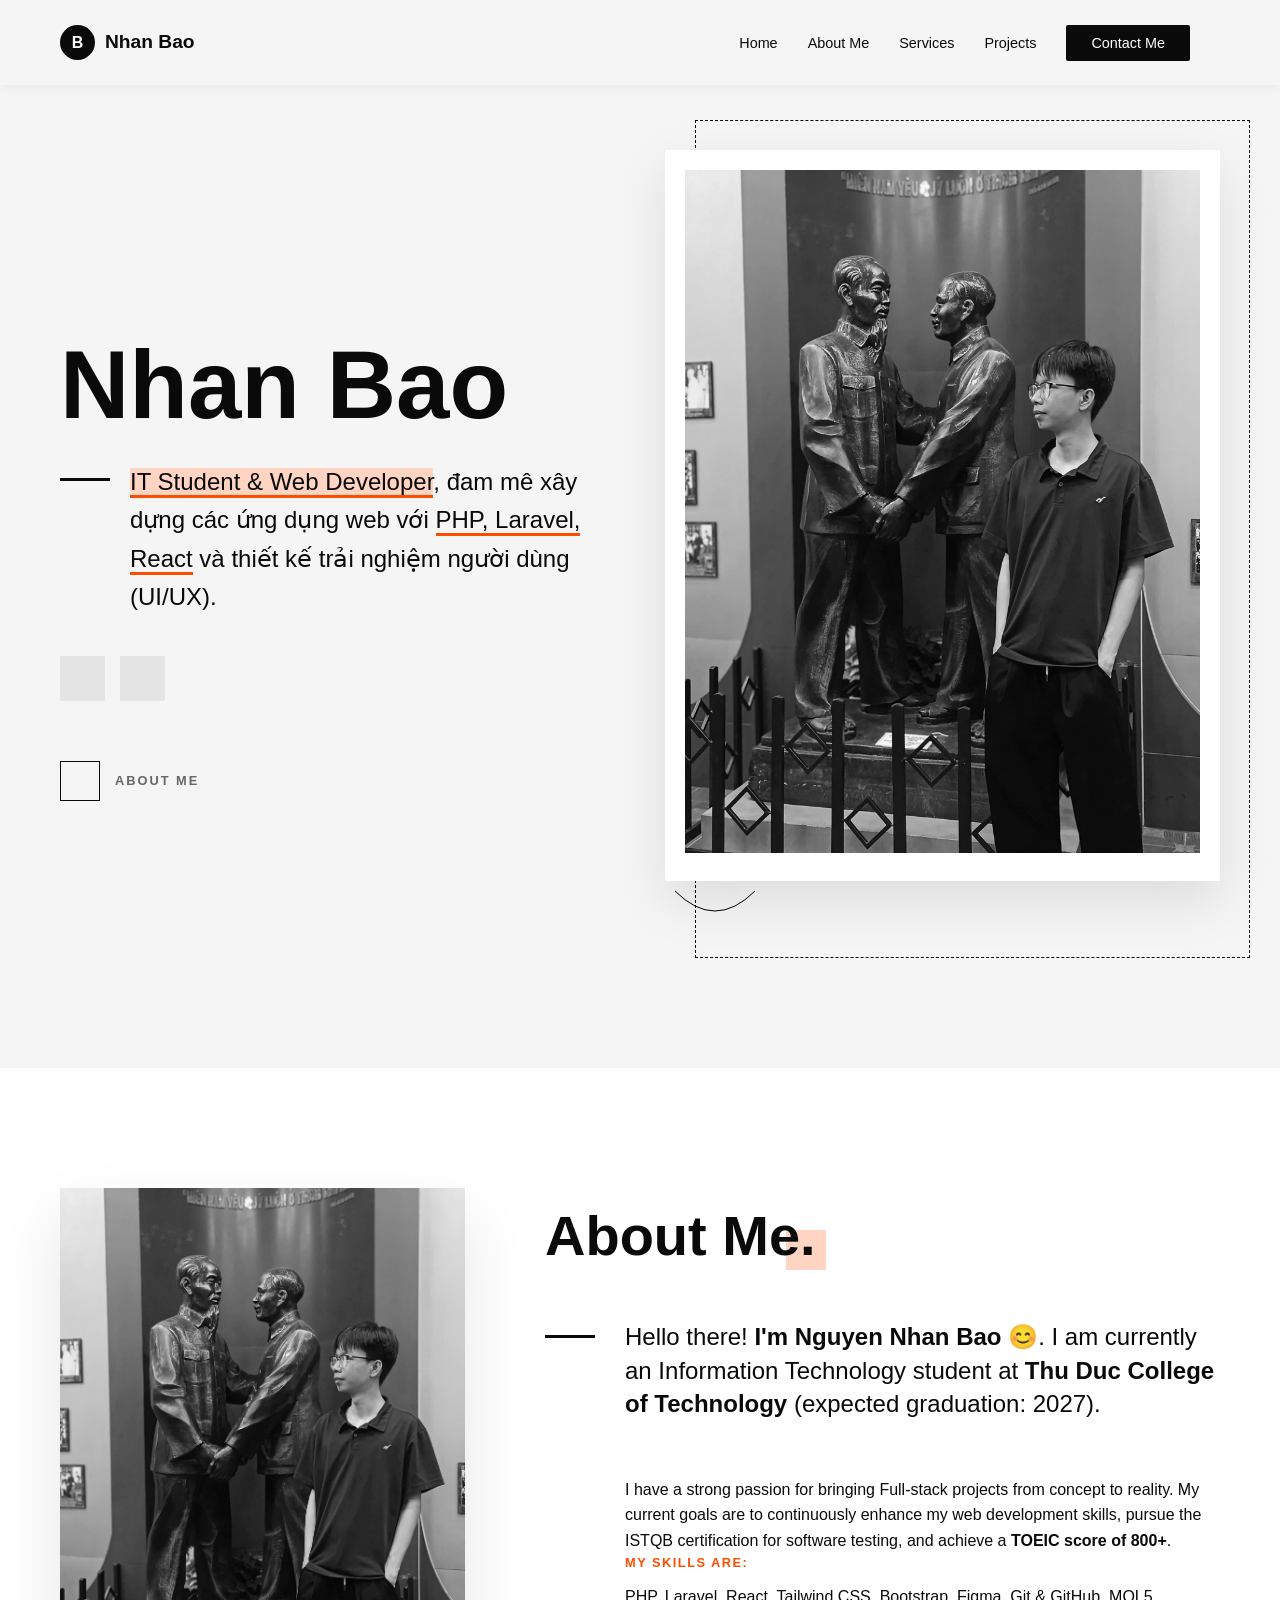
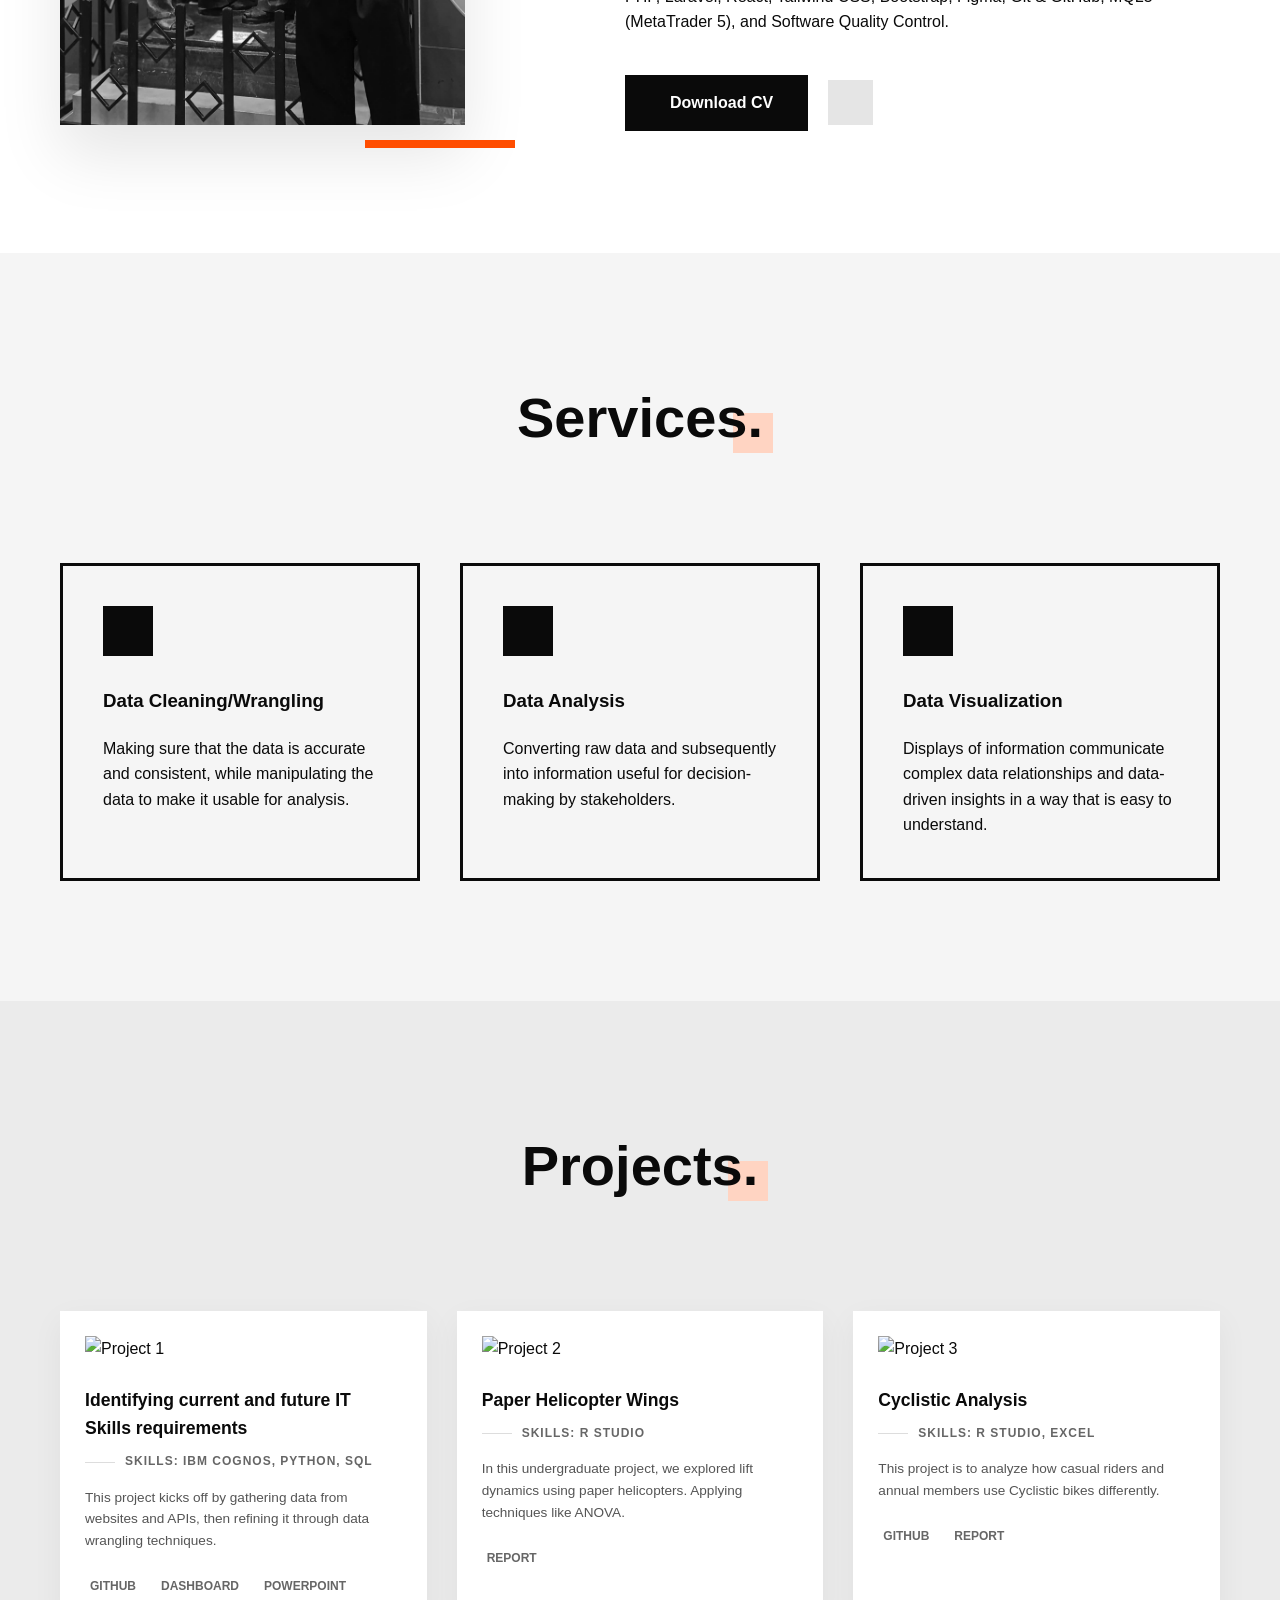
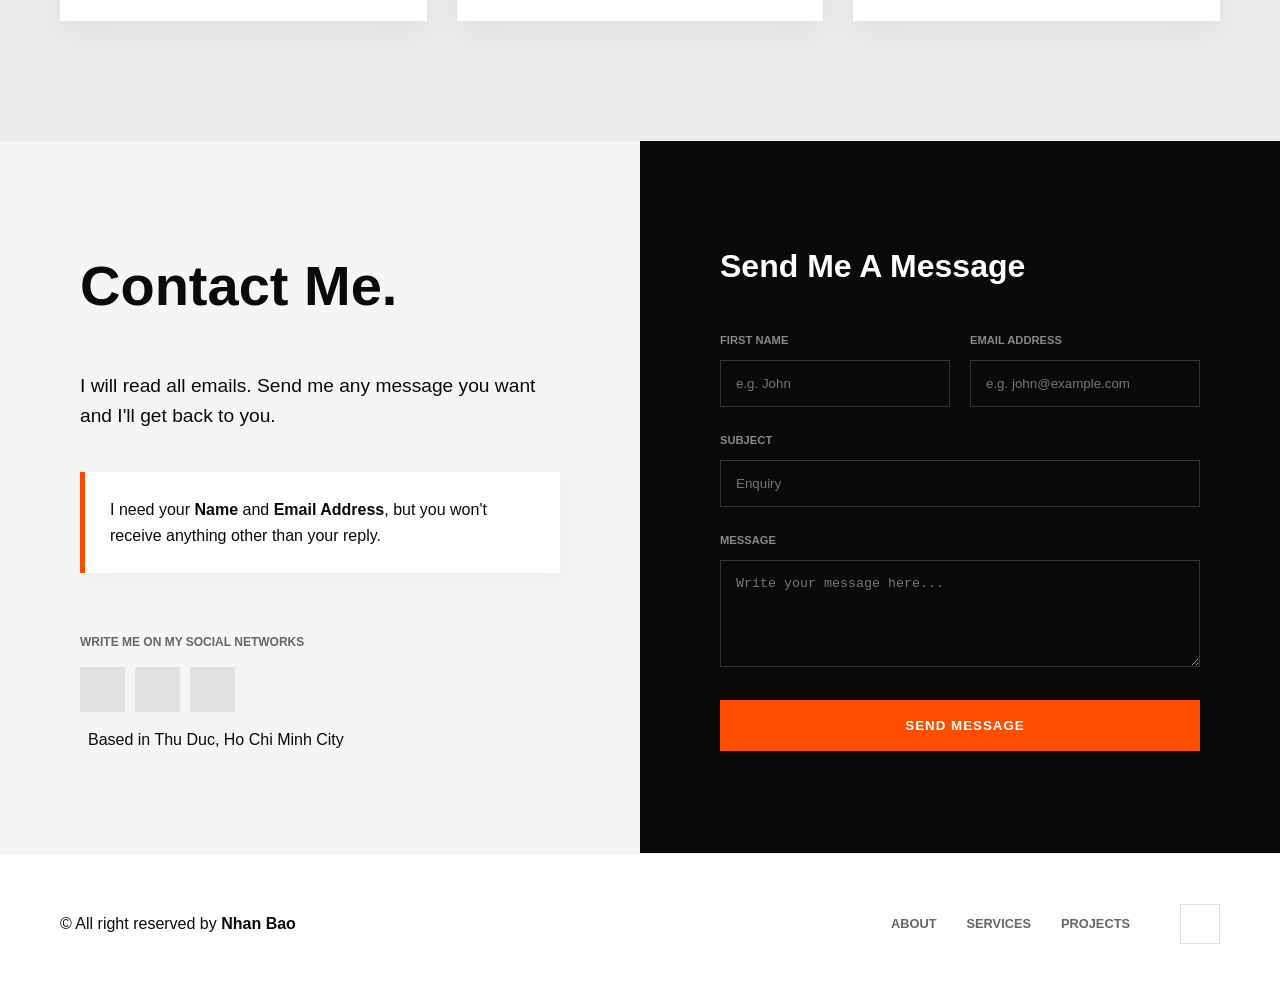
==== index.html @ aad9ba1e "Fix" ====
<!DOCTYPE html>
<html lang="vi">

<head>
    <meta charset="UTF-8">
    <meta name="viewport" content="width=device-width, initial-scale=1.0">
    <title>NhanBao | Portfolio</title>
    <!-- Google Fonts -->
    <link
        href="https://fonts.googleapis.com/css2?family=Montserrat:ital,wght@0,100..900;1,100..900&family=Poppins:ital,wght@0,100;0,200;0,300;0,400;0,500;0,600;0,700;0,800;0,900;1,100;1,200;1,300;1,400;1,500;1,600;1,700;1,800;1,900&display=swap"
        rel="stylesheet">
    <!-- Font Awesome -->
    <script src="https://kit.fontawesome.com/05f6147c75.js" crossorigin="anonymous"></script>
    <!-- Custom CSS -->
    <link rel="stylesheet" href="public/css/style3.css">
</head>

<body>

    <!-- Navigation -->
    <nav class="navbar" id="navbar">
        <div class="nav-container">
            <a href="#" class="logo">
                <span class="logo-circle">B</span>
                <span class="logo-text">Nhan Bao</span>
            </a>
            <ul class="nav-links">
                <li><a href="#home" class="active">Home</a></li>
                <li><a href="#about">About Me</a></li>
                <li><a href="#services">Services</a></li>
                <li><a href="#projects">Projects</a></li>
                <li><a href="#contact" class="btn-contact">Contact Me</a></li>
                <li class="theme-toggle"><i class="fas fa-moon"></i></li>
            </ul>
        </div>
    </nav>

    <!-- Hero Section -->
    <section class="hero" id="home">
        <div class="container container-hero">
            <div class="hero-content">
                <h1 class="hero-name">Nhan Bao</h1>
                <div class="hero-intro">
                    <span class="line"></span>
                    <p>
                        <span class="highlight">IT Student & Web Developer</span>, đam mê xây dựng các ứng dụng web với
                        <span class="highlight-alt">PHP, Laravel, React</span> và thiết kế trải nghiệm người dùng
                        (UI/UX).
                    </p>
                </div>
                <div class="social-icons">
                    <a href="https://www.linkedin.com/in/bao-nguyen-nhan-b64251381/" class="social-btn"><i class="fa-brands fa-square-linkedin"></i></a>
                    <a href="#" class="social-btn"><i class="fa-brands fa-github"></i></i></a>
                </div>
                <div class="explore-more">
                    <a href="#about">
                        <div class="explore-icon"><i class="fa-solid fa-arrow-down"></i></div>
                        <span>About Me</span>
                    </a>
                </div>
            </div>
            <div class="hero-image-wrapper">
                <div class="image-card">
                    <img src="public/img/about-me.jpg" alt="Nhan Bao">
                </div>
                <div class="dashed-box"></div>
                <div class="doodle-arrow">
                    <svg width="100" height="100" viewBox="0 0 100 100">
                        <path d="M10,10 Q50,50 90,10" fill="none" stroke="black" stroke-width="1" />
                    </svg>
                </div>
            </div>
        </div>
    </section>

    <!-- About Section -->
    <section class="about" id="about">
        <div class="container container-about">
            <div class="about-image">
                <img src="public/img/about-me.jpg" alt="Profile">
                <div class="orange-bar"></div>
            </div>
            <div class="about-text">
                <h2 class="section-title">About Me.</h2>
                <div class="about-desc">
                    <span class="line"></span>
                    <div class="desc-content">
                        <p class="main-p">Hello there! <strong>I'm Nguyen Nhan Bao 😊</strong>. I am currently an
                            Information Technology student at <strong>Thu Duc College of Technology</strong> (expected
                            graduation: 2027).</p>
                        <br>
                        <p>I have a strong passion for bringing Full-stack projects from concept to reality. My current
                            goals are to continuously enhance my web development skills, pursue the ISTQB certification
                            for software testing, and achieve a <strong>TOEIC score of 800+</strong>.</p>
                        <div class="skills-list">
                            <span class="skills-label">My Skills Are:</span>
                            <p>PHP, Laravel, React, Tailwind CSS, Bootstrap, Figma, Git & GitHub, MQL5 (MetaTrader 5),
                                and Software Quality Control.</p>
                        </div>
                        <div class="about-actions">
                            <a href="#" class="btn-download"><i class="fa-solid fa-download"></i> Download CV</a>
                            <a href="https://www.linkedin.com/in/bao-nguyen-nhan-b64251381/" class="social-btn social-mini"><i class="fa-brands fa-square-linkedin"></i></a>
                        </div>
                    </div>
                </div>
            </div>
        </div>
    </section>

    <!-- Services Section -->
    <section class="services" id="services">
        <div class="container">
            <div class="text-center">
                <h2 class="section-title">Services.</h2>
            </div>
            <div class="services-grid">
                <div class="service-card">
                    <div class="service-icon"><i data-lucide="database"></i></div>
                    <h3>Data Cleaning/Wrangling</h3>
                    <p>Making sure that the data is accurate and consistent, while manipulating the data to make it
                        usable for analysis.</p>
                </div>
                <div class="service-card">
                    <div class="service-icon"><i data-lucide="search"></i></div>
                    <h3>Data Analysis</h3>
                    <p>Converting raw data and subsequently into information useful for decision-making by stakeholders.
                    </p>
                </div>
                <div class="service-card">
                    <div class="service-icon"><i data-lucide="bar-chart-3"></i></div>
                    <h3>Data Visualization</h3>
                    <p>Displays of information communicate complex data relationships and data-driven insights in a way
                        that is easy to understand.</p>
                </div>
            </div>
        </div>
    </section>

    <!-- Projects Section -->
    <section class="projects" id="projects">
        <div class="container">
            <div class="text-center">
                <h2 class="section-title">Projects.</h2>
            </div>
            <div class="projects-grid">
                <div class="project-card">
                    <div class="project-img">
                        <img src="https://images.unsplash.com/photo-1551288049-bbbda5366391?auto=format&fit=crop&q=80&w=800"
                            alt="Project 1">
                        <div class="project-overlay"><i data-lucide="external-link"></i></div>
                    </div>
                    <div class="project-info">
                        <h3>Identifying current and future IT Skills requirements</h3>
                        <div class="project-skills"><span class="skill-line"></span> Skills: IBM Cognos, Python, SQL
                        </div>
                        <p>This project kicks off by gathering data from websites and APIs, then refining it through
                            data wrangling techniques.</p>
                        <div class="project-links">
                            <a href="#"><i class="fa-brands fa-github"></i> Github</a>
                            <a href="#"><i class="fa-solid fa-chart-pie"></i> Dashboard</a>
                            <a href="#"><i class="fa-solid fa-desktop"></i> PowerPoint</a>
                        </div>
                    </div>
                </div>
                <div class="project-card">
                    <div class="project-img">
                        <img src="https://images.unsplash.com/photo-1559136555-9303baea8ebd?auto=format&fit=crop&q=80&w=800"
                            alt="Project 2">
                        <div class="project-overlay"><i class="fa-solid fa-external-link-alt"></i></div>
                    </div>
                    <div class="project-info">
                        <h3>Paper Helicopter Wings</h3>
                        <div class="project-skills"><span class="skill-line"></span> Skills: R Studio</div>
                        <p>In this undergraduate project, we explored lift dynamics using paper helicopters. Applying
                            techniques like ANOVA.</p>
                        <div class="project-links">
                            <a href="#"><i class="fa-regular fa-file-lines"></i> Report</a>
                        </div>
                    </div>
                </div>
                <div class="project-card">
                    <div class="project-img">
                        <img src="https://images.unsplash.com/photo-1485827404703-89b55fcc595e?auto=format&fit=crop&q=80&w=800"
                            alt="Project 3">
                        <div class="project-overlay"><i data-lucide="external-link"></i></div>
                    </div>
                    <div class="project-info">
                        <h3>Cyclistic Analysis</h3>
                        <div class="project-skills"><span class="skill-line"></span> Skills: R Studio, excel</div>
                        <p>This project is to analyze how casual riders and annual members use Cyclistic bikes
                            differently.</p>
                        <div class="project-links">
                            <a href="#"><i data-lucide="github"></i> Github</a>
                            <a href="#"><i data-lucide="file-text"></i> Report</a>
                        </div>
                    </div>
                </div>
            </div>
        </div>
    </section>

    <!-- Contact Section -->
    <section class="contact" id="contact">
        <div class="contact-wrapper">
            <div class="contact-info">
                <h2 class="section-title">Contact Me.</h2>
                <p class="contact-intro">I will read all emails. Send me any message you want and I'll get back to you.
                </p>
                <div class="contact-note">
                    <p>I need your <strong>Name</strong> and <strong>Email Address</strong>, but you won't receive
                        anything other than your reply.</p>
                </div>
                <div class="contact-social-section">
                    <p class="social-label">Write me on my social networks</p>
                    <div class="social-btns">
                        <a href="#"><i class="fa-solid fa-envelope"></i></a>
                        <a href="#"><i class="fa-brands fa-instagram"></i></a>
                        <a href="#"><i class="fa-brands fa-linkedin"></i></a>
                    </div>
                </div>
                <div class="contact-location" style="margin-top: 15px; font-weight: 500;">
                    <p><i class="fa-solid fa-location-dot" style="color: #ff6b00; margin-right: 8px;"></i> Based in Thu
                        Duc, Ho Chi Minh City</p>
                </div>
            </div>
            <div class="contact-form-container">
                <h3>Send Me A Message</h3>
                <form id="contactForm">
                    <div class="form-row">
                        <div class="form-group">
                            <label>First Name</label>
                            <input type="text" placeholder="e.g. John">
                        </div>
                        <div class="form-group">
                            <label>Email Address</label>
                            <input type="email" placeholder="e.g. john@example.com">
                        </div>
                    </div>
                    <div class="form-group">
                        <label>Subject</label>
                        <input type="text" placeholder="Enquiry">
                    </div>
                    <div class="form-group">
                        <label>Message</label>
                        <textarea rows="5" placeholder="Write your message here..."></textarea>
                    </div>
                    <button type="submit" class="btn-send">
                        <i data-lucide="send"></i> Send Message
                    </button>
                </form>
            </div>
        </div>
    </section>

    <!-- Footer -->
    <footer class="footer">
        <div class="container footer-container">
            <p class="copyright">© All right reserved by <strong>Nhan Bao</strong></p>
            <div class="footer-right">
                <div class="footer-links">
                    <a href="#about">About</a>
                    <a href="#services">Services</a>
                    <a href="#projects">Projects</a>
                </div>
                <a href="#home" class="scroll-top"><i class="fa-solid fa-arrow-up"></i></a>
            </div>
        </div>
    </footer>

    <!-- Custom JS -->
    <script src="public/js/main.js"></script>
    <script src="public/js/scrollreveal.min.js"></script>
</body>

</html>
---- public/css/style3.css ----
@import url("https://fonts.googleapis.com/css2?family=Montserrat:ital,wght@0,100..900;1,100..900&family=Poppins:ital,wght@0,100;0,200;0,300;0,400;0,500;0,600;0,700;0,800;0,900;1,100;1,200;1,300;1,400;1,500;1,600;1,700;1,800;1,900&display=swap");
/* Variables */

:root {
  --primary-orange: #ff4d00;
  --dark: #0a0a0a;
  --grey-bg: #f5f5f5;
  --grey-text: #666;
  --white: #ffffff;
  --border: #ddd;
}

/* Base Styles */
* {
  margin: 0;
  padding: 0;
  box-sizing: border-box;
}

html {
  scroll-behavior: smooth;
}

body {
  font-family: "Inter", sans-serif;
  background-color: var(--grey-bg);
  color: var(--dark);
  line-height: 1.6;
}

h1,
h2,
h3,
h4 {
  font-family: "Space Grotesk", sans-serif;
}

.container {
  max-width: 1200px;
  margin: 0 auto;
  padding: 0 20px;
}

.text-center {
  text-align: center;
}

/* Navbar */
.navbar {
  position: fixed;
  top: 0;
  width: 100%;
  padding: 25px 0;
  z-index: 1000;
  transition: 0.3s;
}

.navbar.scrolled {
  background: rgba(255, 255, 255, 0.9);
  backdrop-filter: blur(10px);
  padding: 15px 0;
  box-shadow: 0 2px 10px rgba(0, 0, 0, 0.05);
}

.nav-container {
  max-width: 1200px;
  margin: 0 auto;
  display: flex;
  justify-content: space-between;
  align-items: center;
  padding: 0 20px;
}

.logo {
  display: flex;
  align-items: center;
  gap: 10px;
  text-decoration: none;
  color: var(--dark);
}

.logo-circle {
  background: var(--dark);
  color: var(--white);
  width: 35px;
  height: 35px;
  border-radius: 50%;
  display: flex;
  align-items: center;
  justify-content: center;
  font-weight: 800;
}

.logo-text {
  font-family: "Space Grotesk", sans-serif;
  font-size: 1.2rem;
  font-weight: 700;
}

.nav-links {
  display: flex;
  list-style: none;
  align-items: center;
  gap: 30px;
}

.nav-links a {
  text-decoration: none;
  color: var(--dark);
  font-size: 0.9rem;
  font-weight: 500;
  transition: 0.2s;
}

.nav-links a:hover {
  color: var(--primary-orange);
}

.btn-contact {
  background: var(--dark);
  color: var(--white) !important;
  padding: 10px 25px;
  border-radius: 2px;
}

.btn-contact:hover {
  background: var(--primary-orange) !important;
}

/* Hero Section */
.hero {
  padding-top: 150px;
  padding-bottom: 80px;
  min-height: 90vh;
  display: flex;
  align-items: center;
}

.container-hero {
  display: grid;
  grid-template-columns: 1fr 1fr;
  gap: 50px;
  align-items: center;
}

.hero-name {
  font-size: 6rem;
  line-height: 1;
  margin-bottom: 30px;
}

.hero-intro {
  display: flex;
  gap: 20px;
  margin-bottom: 40px;
}

.line {
  width: 50px;
  height: 3px;
  background: var(--dark);
  margin-top: 15px;
  flex-shrink: 0;
}

.hero-intro p {
  font-size: 1.5rem;
  max-width: 500px;
}

.highlight {
  background: #ffd4c2;
  border-bottom: 3px solid var(--primary-orange);
}

.highlight-alt {
  border-bottom: 3px solid var(--primary-orange);
}

.social-icons {
  display: flex;
  gap: 15px;
  margin-bottom: 60px;
}

.social-btn {
  width: 45px;
  height: 45px;
  background: #e5e5e5;
  display: flex;
  align-items: center;
  justify-content: center;
  color: var(--dark);
  text-decoration: none;
  transition: 0.3s;
}

.social-btn:hover {
  background: var(--dark);
  color: var(--white);
}

.explore-more a {
  display: flex;
  align-items: center;
  gap: 15px;
  text-decoration: none;
  color: var(--grey-text);
  font-weight: 700;
  text-transform: uppercase;
  font-size: 0.8rem;
  letter-spacing: 2px;
}

.explore-icon {
  width: 40px;
  height: 40px;
  border: 1px solid var(--dark);
  display: flex;
  align-items: center;
  justify-content: center;
  transition: 0.3s;
}

.explore-more:hover .explore-icon {
  background: var(--dark);
  color: var(--white);
}

/* Image Wrapper */
.hero-image-wrapper {
  position: relative;
}

.image-card {
  background: var(--white);
  padding: 20px;
  box-shadow: 0 20px 50px rgba(0, 0, 0, 0.1);
  position: relative;
  z-index: 2;
}

.image-card img {
  width: 100%;
  filter: grayscale(100%);
  transition: 0.5s;
}

.image-card:hover img {
  filter: grayscale(0%);
}

.dashed-box {
  position: absolute;
  top: -30px;
  right: -30px;
  width: 100%;
  height: 100%;
  border: 1px dashed var(--dark);
  z-index: 1;
}

/* About Section */
.about {
  background: var(--white);
  padding: 120px 0;
}

.container-about {
  display: grid;
  grid-template-columns: 4.5fr 7.5fr;
  gap: 80px;
  align-items: center;
}

.about-image {
  position: relative;
}

.about-image img {
  width: 100%;
  filter: grayscale(100%);
  box-shadow: 0 30px 60px rgba(0, 0, 0, 0.1);
}

.orange-bar {
  position: absolute;
  bottom: -15px;
  right: -50px;
  width: 150px;
  height: 8px;
  background: var(--primary-orange);
}

.section-title {
  font-size: 3.5rem;
  margin-bottom: 40px;
  position: relative;
  display: inline-block;
}

.section-title::after {
  content: "";
  position: absolute;
  bottom: 10px;
  right: -10px;
  width: 40px;
  height: 40px;
  background: #ffd4c2;
  z-index: -1;
}

.about-desc {
  display: flex;
  gap: 30px;
}

.about-desc .main-p {
  font-size: 1.5rem;
  margin-bottom: 30px;
  line-height: 1.4;
}

.skills-list {
  margin-bottom: 40px;
}

.skills-label {
  display: block;
  color: var(--primary-orange);
  text-transform: uppercase;
  font-weight: 700;
  font-size: 0.8rem;
  letter-spacing: 1.5px;
  margin-bottom: 10px;
}

.about-actions {
  display: flex;
  align-items: center;
  gap: 20px;
}

.btn-download {
  background: var(--dark);
  color: var(--white);
  text-decoration: none;
  padding: 15px 35px;
  font-weight: 700;
  display: flex;
  align-items: center;
  gap: 10px;
  transition: 0.3s;
}

.btn-download:hover {
  background: var(--primary-orange);
}

.social-mini {
  margin: 0;
}

/* Services */
.services {
  padding: 120px 0;
  background: var(--grey-bg);
}

.services-grid {
  display: grid;
  grid-template-columns: repeat(3, 1fr);
  gap: 40px;
  margin-top: 60px;
}

.service-card {
  background: var(--grey-bg);
  border: 3px solid var(--dark);
  padding: 40px;
  transition: 0.3s;
}

.service-card:hover {
  background: var(--white);
  transform: translate(-5px, -5px);
  box-shadow: 8px 8px 0px var(--dark);
}

.service-icon {
  width: 50px;
  height: 50px;
  background: var(--dark);
  color: var(--primary-orange);
  display: flex;
  align-items: center;
  justify-content: center;
  margin-bottom: 30px;
}

.service-card h3 {
  margin-bottom: 20px;
}

/* Projects */
.projects {
  padding: 120px 0;
  background: #ebebeb;
}

.projects-grid {
  display: grid;
  grid-template-columns: repeat(3, 1fr);
  gap: 30px;
  margin-top: 60px;
}

.project-card {
  background: var(--white);
  padding: 25px;
  box-shadow: 0 10px 30px rgba(0, 0, 0, 0.05);
}

.project-img {
  position: relative;
  overflow: hidden;
  margin-bottom: 25px;
}

.project-img img {
  width: 100%;
  height: 250px;
  object-fit: cover;
  transition: 0.5s;
}

.project-overlay {
  position: absolute;
  inset: 0;
  background: rgba(0, 0, 0, 0.4);
  display: flex;
  align-items: center;
  justify-content: center;
  color: var(--white);
  opacity: 0;
  transition: 0.3s;
}

.project-card:hover .project-overlay {
  opacity: 1;
}

.project-card:hover .project-img img {
  transform: scale(1.1);
}

.project-info h3 {
  font-size: 1.1rem;
  margin-bottom: 10px;
}

.project-skills {
  font-size: 0.75rem;
  color: var(--grey-text);
  text-transform: uppercase;
  font-weight: 700;
  letter-spacing: 1px;
  margin-bottom: 15px;
  display: flex;
  align-items: center;
  gap: 10px;
}

.skill-line {
  width: 30px;
  height: 1px;
  background: var(--border);
}

.project-info p {
  font-size: 0.85rem;
  color: #555;
  margin-bottom: 25px;
}

.project-links {
  display: flex;
  gap: 20px;
}

.project-links a {
  text-decoration: none;
  color: var(--grey-text);
  font-size: 0.75rem;
  font-weight: 700;
  text-transform: uppercase;
  display: flex;
  align-items: center;
  gap: 5px;
}

.project-links a:hover {
  color: var(--dark);
}

/* Contact */
.contact {
  padding: 0;
}

.contact-wrapper {
  display: grid;
  grid-template-columns: 1fr 1fr;
}

.contact-info {
  padding: 100px 80px;
  background: var(--grey-bg);
}

.contact-intro {
  font-size: 1.2rem;
  margin-bottom: 40px;
}

.contact-note {
  background: var(--white);
  border-left: 5px solid var(--primary-orange);
  padding: 25px;
  margin-bottom: 60px;
  box-shadow: 5px 5px 20px rgba(0, 0, 0, 0.03);
}

.social-label {
  text-transform: uppercase;
  font-size: 0.75rem;
  font-weight: 700;
  color: var(--grey-text);
  margin-bottom: 15px;
}

.social-btns {
  display: flex;
  gap: 10px;
}

.social-btns a {
  width: 45px;
  height: 45px;
  background: #e0e0e0;
  display: flex;
  align-items: center;
  justify-content: center;
  color: var(--dark);
  text-decoration: none;
  transition: 0.3s;
}

.social-btns a:hover {
  background: var(--dark);
  color: var(--white);
}

.contact-form-container {
  background: var(--dark);
  color: var(--white);
  padding: 100px 80px;
}

.contact-form-container h3 {
  font-size: 2rem;
  margin-bottom: 40px;
}

.form-group {
  margin-bottom: 25px;
}

.form-row {
  display: grid;
  grid-template-columns: 1fr 1fr;
  gap: 20px;
}

.form-group label {
  display: block;
  text-transform: uppercase;
  font-size: 0.7rem;
  font-weight: 700;
  color: #888;
  margin-bottom: 10px;
}

.form-group input,
.form-group textarea {
  width: 100%;
  background: transparent;
  border: 1px solid #333;
  padding: 15px;
  color: var(--white);
  outline: none;
}

.form-group input:focus,
.form-group textarea:focus {
  border-color: var(--primary-orange);
}

.btn-send {
  width: 100%;
  background: var(--primary-orange);
  color: var(--white);
  border: none;
  padding: 18px;
  font-weight: 700;
  text-transform: uppercase;
  letter-spacing: 1px;
  cursor: pointer;
  display: flex;
  align-items: center;
  justify-content: center;
  gap: 10px;
  transition: 0.3s;
}

.btn-send:hover {
  background: #e04400;
}

/* Footer */
.footer {
  background: var(--white);
  padding: 50px 0;
  border-top: 1px solid #eee;
}

.footer-container {
  display: flex;
  justify-content: space-between;
  align-items: center;
}

.footer-right {
  display: flex;
  align-items: center;
  gap: 50px;
}

.footer-links {
  display: flex;
  gap: 30px;
}

.footer-links a {
  text-decoration: none;
  color: var(--grey-text);
  font-size: 0.8rem;
  font-weight: 700;
  text-transform: uppercase;
}

.scroll-top {
  width: 40px;
  height: 40px;
  border: 1px solid var(--border);
  display: flex;
  align-items: center;
  justify-content: center;
  color: var(--dark);
  text-decoration: none;
}

/* Responsive */
@media (max-width: 992px) {
  .container-hero,
  .container-about,
  .contact-wrapper {
    grid-template-columns: 1fr;
  }
  .hero-name {
    font-size: 4rem;
  }
  .services-grid,
  .projects-grid {
    grid-template-columns: 1fr;
  }
}
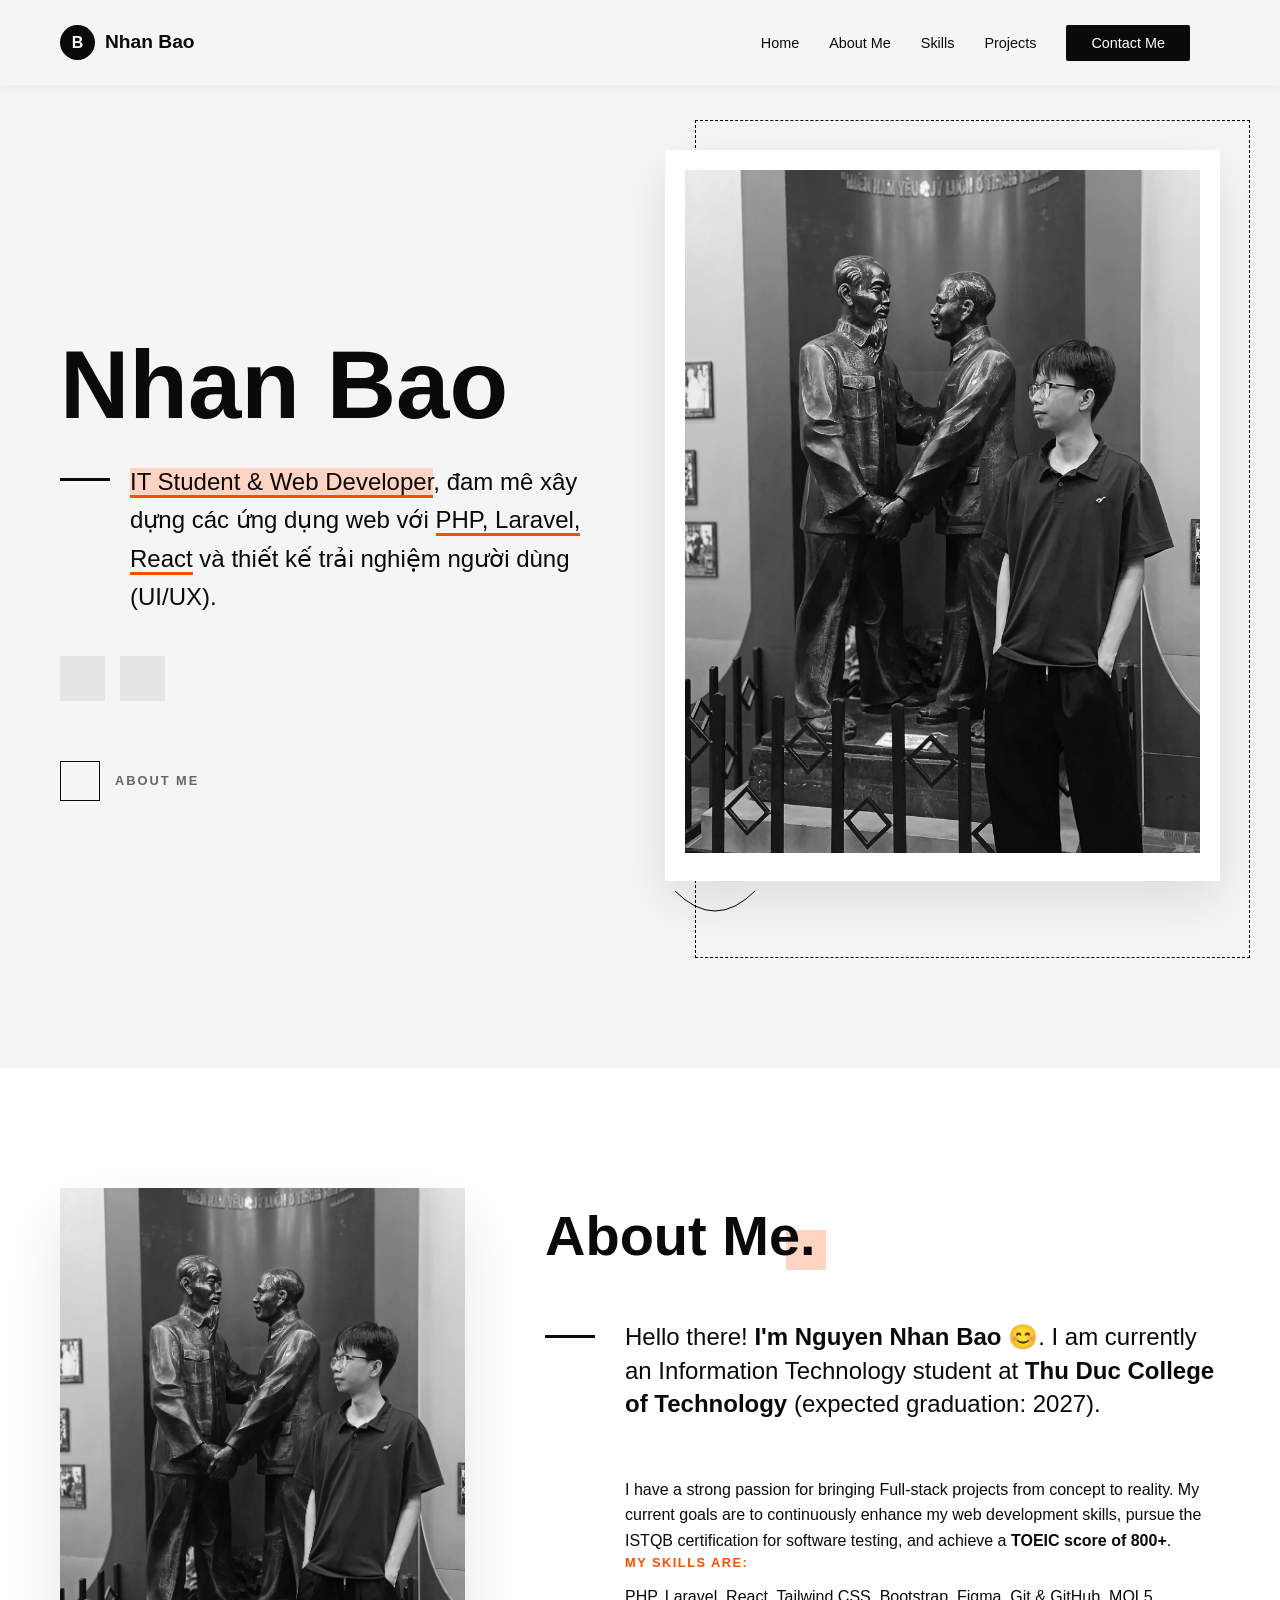
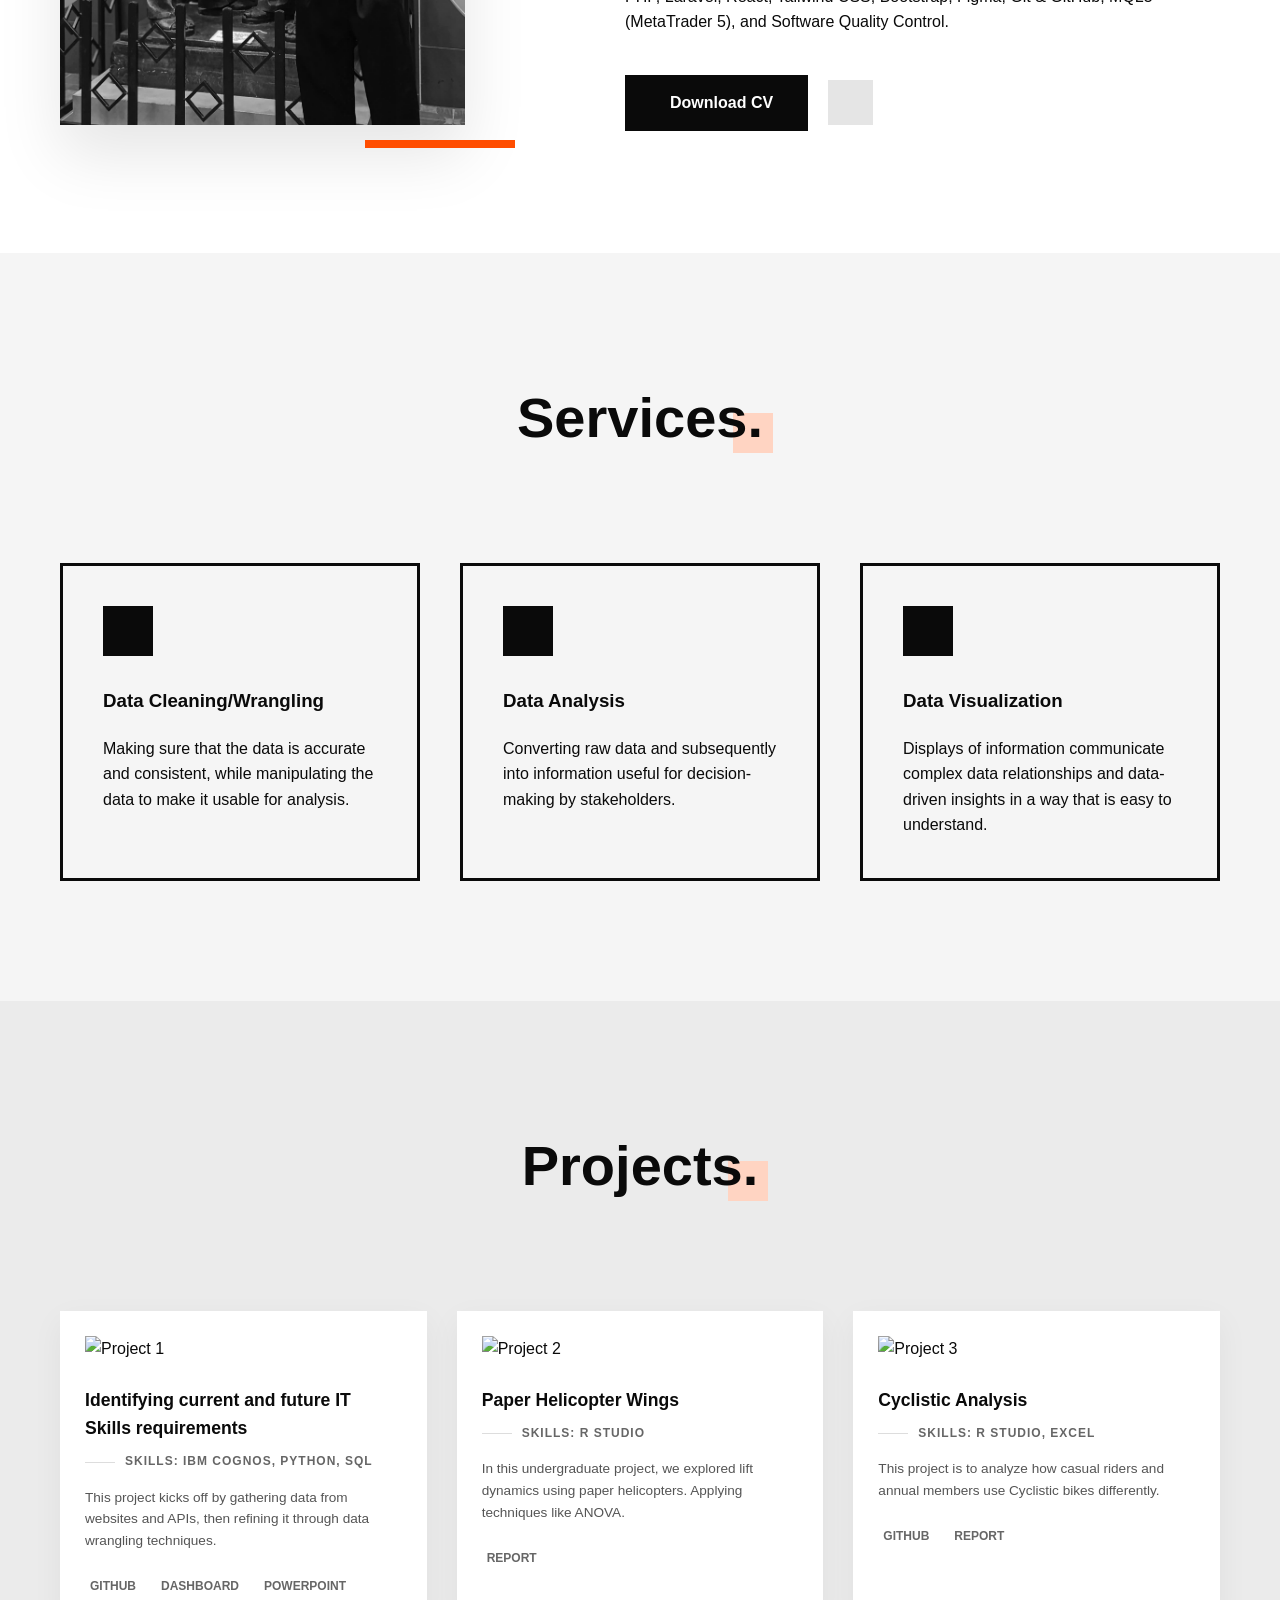
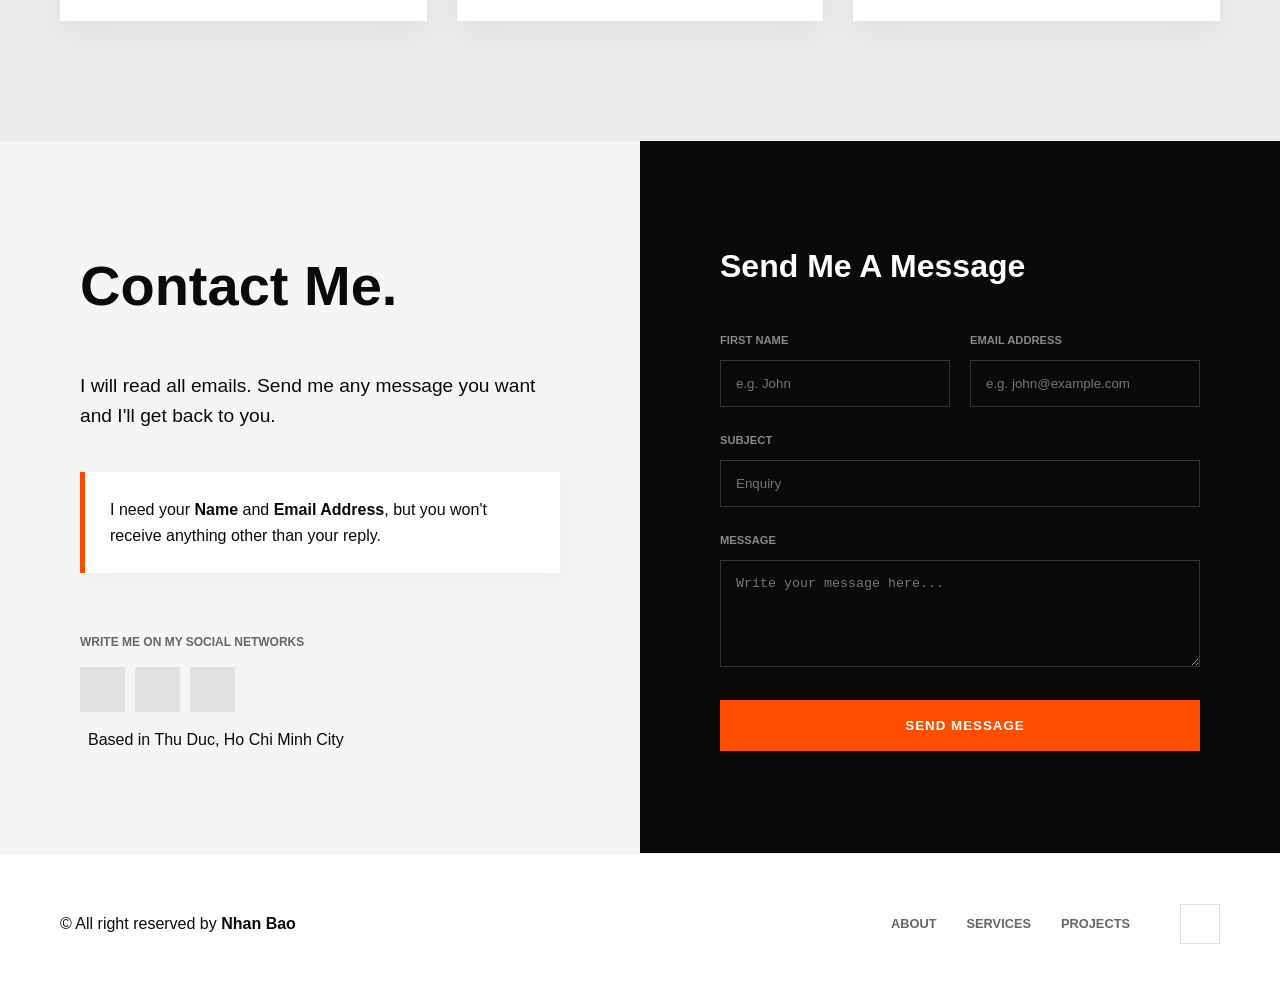
==== commit 72b12c7b: "Doi Services Section thanh Skills Section" ====
--- a/index.html
+++ b/index.html
@@ -12,28 +12,29 @@
     <!-- Font Awesome -->
     <script src="https://kit.fontawesome.com/05f6147c75.js" crossorigin="anonymous"></script>
     <!-- Custom CSS -->
-    <link rel="stylesheet" href="public/css/style3.css">
+    <link rel="stylesheet" href="public/css/styles.css">
+   
 </head>
 
 <body>
 
     <!-- Navigation -->
     <nav class="navbar" id="navbar">
-        <div class="nav-container">
-            <a href="#" class="logo">
-                <span class="logo-circle">B</span>
-                <span class="logo-text">Nhan Bao</span>
-            </a>
-            <ul class="nav-links">
-                <li><a href="#home" class="active">Home</a></li>
-                <li><a href="#about">About Me</a></li>
-                <li><a href="#services">Services</a></li>
-                <li><a href="#projects">Projects</a></li>
-                <li><a href="#contact" class="btn-contact">Contact Me</a></li>
-                <li class="theme-toggle"><i class="fas fa-moon"></i></li>
-            </ul>
-        </div>
-    </nav>
+    <div class="nav-container">
+        <a href="#" class="logo">
+            <span class="logo-circle">B</span>
+            <span class="logo-text">Nhan Bao</span>
+        </a>
+        <ul class="nav-links">
+            <li><a href="#home" class="active">Home</a></li>
+            <li><a href="#about">About Me</a></li>
+            <li><a href="#skills">Skills</a></li>
+            <li><a href="#projects">Projects</a></li>
+            <li><a href="#contact" class="btn-contact">Contact Me</a></li>
+            <li class="theme-toggle"><i class="fas fa-moon"></i></li>
+        </ul>
+    </div>
+</nav>
 
     <!-- Hero Section -->
     <section class="hero" id="home">
@@ -115,19 +116,19 @@
             </div>
             <div class="services-grid">
                 <div class="service-card">
-                    <div class="service-icon"><i data-lucide="database"></i></div>
+                    <div class="service-icon"><i class="fa-solid fa-database"></i></div>
                     <h3>Data Cleaning/Wrangling</h3>
                     <p>Making sure that the data is accurate and consistent, while manipulating the data to make it
                         usable for analysis.</p>
                 </div>
                 <div class="service-card">
-                    <div class="service-icon"><i data-lucide="search"></i></div>
+                    <div class="service-icon"><i class="fa-solid fa-search"></i></div>
                     <h3>Data Analysis</h3>
                     <p>Converting raw data and subsequently into information useful for decision-making by stakeholders.
                     </p>
                 </div>
                 <div class="service-card">
-                    <div class="service-icon"><i data-lucide="bar-chart-3"></i></div>
+                    <div class="service-icon"><i class="fa-solid fa-chart-bar"></i></div>
                     <h3>Data Visualization</h3>
                     <p>Displays of information communicate complex data relationships and data-driven insights in a way
                         that is easy to understand.</p>
@@ -147,7 +148,7 @@
                     <div class="project-img">
                         <img src="https://images.unsplash.com/photo-1551288049-bbbda5366391?auto=format&fit=crop&q=80&w=800"
                             alt="Project 1">
-                        <div class="project-overlay"><i data-lucide="external-link"></i></div>
+                        <div class="project-overlay"><i class="fa-solid fa-external-link-alt"></i></div>
                     </div>
                     <div class="project-info">
                         <h3>Identifying current and future IT Skills requirements</h3>
@@ -182,7 +183,7 @@
                     <div class="project-img">
                         <img src="https://images.unsplash.com/photo-1485827404703-89b55fcc595e?auto=format&fit=crop&q=80&w=800"
                             alt="Project 3">
-                        <div class="project-overlay"><i data-lucide="external-link"></i></div>
+                        <div class="project-overlay"><i class="fa-solid fa-external-link-alt"></i></div>
                     </div>
                     <div class="project-info">
                         <h3>Cyclistic Analysis</h3>
@@ -190,8 +191,8 @@
                         <p>This project is to analyze how casual riders and annual members use Cyclistic bikes
                             differently.</p>
                         <div class="project-links">
-                            <a href="#"><i data-lucide="github"></i> Github</a>
-                            <a href="#"><i data-lucide="file-text"></i> Report</a>
+                            <a href="#"><i class="fa-brands fa-github"></i> Github</a>
+                            <a href="#"><i class="fa-solid fa-file-lines"></i> Report</a>
                         </div>
                     </div>
                 </div>
@@ -245,7 +246,7 @@
                         <textarea rows="5" placeholder="Write your message here..."></textarea>
                     </div>
                     <button type="submit" class="btn-send">
-                        <i data-lucide="send"></i> Send Message
+                        <i class="fa-solid fa-paper-plane"></i> Send Message
                     </button>
                 </form>
             </div>
--- a/public/css/styles.css
+++ b/public/css/styles.css
@@ -0,0 +1,687 @@
+@import url("https://fonts.googleapis.com/css2?family=Montserrat:ital,wght@0,100..900;1,100..900&family=Poppins:ital,wght@0,100;0,200;0,300;0,400;0,500;0,600;0,700;0,800;0,900;1,100;1,200;1,300;1,400;1,500;1,600;1,700;1,800;1,900&display=swap");
+/* Variables */
+
+:root {
+  --primary-orange: #ff4d00;
+  --dark: #0a0a0a;
+  --grey-bg: #f5f5f5;
+  --grey-text: #666;
+  --white: #ffffff;
+  --border: #ddd;
+}
+
+/* Base Styles */
+* {
+  margin: 0;
+  padding: 0;
+  box-sizing: border-box;
+}
+
+html {
+  scroll-behavior: smooth;
+}
+
+body {
+  font-family: "Inter", sans-serif;
+  background-color: var(--grey-bg);
+  color: var(--dark);
+  line-height: 1.6;
+}
+
+h1,
+h2,
+h3,
+h4 {
+  font-family: "Space Grotesk", sans-serif;
+}
+
+.container {
+  max-width: 1200px;
+  margin: 0 auto;
+  padding: 0 20px;
+}
+
+.text-center {
+  text-align: center;
+}
+
+/* Navbar */
+.navbar {
+  position: fixed;
+  top: 0;
+  width: 100%;
+  padding: 25px 0;
+  z-index: 1000;
+  transition: 0.3s;
+}
+
+.navbar.scrolled {
+  background: rgba(255, 255, 255, 0.9);
+  backdrop-filter: blur(10px);
+  padding: 15px 0;
+  box-shadow: 0 2px 10px rgba(0, 0, 0, 0.05);
+}
+
+.nav-container {
+  max-width: 1200px;
+  margin: 0 auto;
+  display: flex;
+  justify-content: space-between;
+  align-items: center;
+  padding: 0 20px;
+}
+
+.logo {
+  display: flex;
+  align-items: center;
+  gap: 10px;
+  text-decoration: none;
+  color: var(--dark);
+}
+
+.logo-circle {
+  background: var(--dark);
+  color: var(--white);
+  width: 35px;
+  height: 35px;
+  border-radius: 50%;
+  display: flex;
+  align-items: center;
+  justify-content: center;
+  font-weight: 800;
+}
+
+.logo-text {
+  font-family: "Space Grotesk", sans-serif;
+  font-size: 1.2rem;
+  font-weight: 700;
+}
+
+.nav-links {
+  display: flex;
+  list-style: none;
+  align-items: center;
+  gap: 30px;
+}
+
+.nav-links a {
+  text-decoration: none;
+  color: var(--dark);
+  font-size: 0.9rem;
+  font-weight: 500;
+  transition: 0.2s;
+}
+
+.nav-links a:hover {
+  color: var(--primary-orange);
+}
+
+.btn-contact {
+  background: var(--dark);
+  color: var(--white) !important;
+  padding: 10px 25px;
+  border-radius: 2px;
+}
+
+.btn-contact:hover {
+  background: var(--primary-orange) !important;
+}
+
+/* Hero Section */
+.hero {
+  padding-top: 150px;
+  padding-bottom: 80px;
+  min-height: 90vh;
+  display: flex;
+  align-items: center;
+}
+
+.container-hero {
+  display: grid;
+  grid-template-columns: 1fr 1fr;
+  gap: 50px;
+  align-items: center;
+}
+
+.hero-name {
+  font-size: 6rem;
+  line-height: 1;
+  margin-bottom: 30px;
+}
+
+.hero-intro {
+  display: flex;
+  gap: 20px;
+  margin-bottom: 40px;
+}
+
+.line {
+  width: 50px;
+  height: 3px;
+  background: var(--dark);
+  margin-top: 15px;
+  flex-shrink: 0;
+}
+
+.hero-intro p {
+  font-size: 1.5rem;
+  max-width: 500px;
+}
+
+.highlight {
+  background: #ffd4c2;
+  border-bottom: 3px solid var(--primary-orange);
+}
+
+.highlight-alt {
+  border-bottom: 3px solid var(--primary-orange);
+}
+
+.social-icons {
+  display: flex;
+  gap: 15px;
+  margin-bottom: 60px;
+}
+
+.social-btn {
+  width: 45px;
+  height: 45px;
+  background: #e5e5e5;
+  display: flex;
+  align-items: center;
+  justify-content: center;
+  color: var(--dark);
+  text-decoration: none;
+  transition: 0.3s;
+}
+
+.social-btn:hover {
+  background: var(--dark);
+  color: var(--white);
+}
+
+.explore-more a {
+  display: flex;
+  align-items: center;
+  gap: 15px;
+  text-decoration: none;
+  color: var(--grey-text);
+  font-weight: 700;
+  text-transform: uppercase;
+  font-size: 0.8rem;
+  letter-spacing: 2px;
+}
+
+.explore-icon {
+  width: 40px;
+  height: 40px;
+  border: 1px solid var(--dark);
+  display: flex;
+  align-items: center;
+  justify-content: center;
+  transition: 0.3s;
+}
+
+.explore-more:hover .explore-icon {
+  background: var(--dark);
+  color: var(--white);
+}
+
+/* Image Wrapper */
+.hero-image-wrapper {
+  position: relative;
+}
+
+.image-card {
+  background: var(--white);
+  padding: 20px;
+  box-shadow: 0 20px 50px rgba(0, 0, 0, 0.1);
+  position: relative;
+  z-index: 2;
+}
+
+.image-card img {
+  width: 100%;
+  filter: grayscale(100%);
+  transition: 0.5s;
+}
+
+.image-card:hover img {
+  filter: grayscale(0%);
+}
+
+.dashed-box {
+  position: absolute;
+  top: -30px;
+  right: -30px;
+  width: 100%;
+  height: 100%;
+  border: 1px dashed var(--dark);
+  z-index: 1;
+}
+
+/* About Section */
+.about {
+  background: var(--white);
+  padding: 120px 0;
+}
+
+.container-about {
+  display: grid;
+  grid-template-columns: 4.5fr 7.5fr;
+  gap: 80px;
+  align-items: center;
+}
+
+.about-image {
+  position: relative;
+}
+
+.about-image img {
+  width: 100%;
+  filter: grayscale(100%);
+  box-shadow: 0 30px 60px rgba(0, 0, 0, 0.1);
+}
+
+.orange-bar {
+  position: absolute;
+  bottom: -15px;
+  right: -50px;
+  width: 150px;
+  height: 8px;
+  background: var(--primary-orange);
+}
+
+.section-title {
+  font-size: 3.5rem;
+  margin-bottom: 40px;
+  position: relative;
+  display: inline-block;
+}
+
+.section-title::after {
+  content: "";
+  position: absolute;
+  bottom: 10px;
+  right: -10px;
+  width: 40px;
+  height: 40px;
+  background: #ffd4c2;
+  z-index: -1;
+}
+
+.about-desc {
+  display: flex;
+  gap: 30px;
+}
+
+.about-desc .main-p {
+  font-size: 1.5rem;
+  margin-bottom: 30px;
+  line-height: 1.4;
+}
+
+.skills-list {
+  margin-bottom: 40px;
+}
+
+.skills-label {
+  display: block;
+  color: var(--primary-orange);
+  text-transform: uppercase;
+  font-weight: 700;
+  font-size: 0.8rem;
+  letter-spacing: 1.5px;
+  margin-bottom: 10px;
+}
+
+.about-actions {
+  display: flex;
+  align-items: center;
+  gap: 20px;
+}
+
+.btn-download {
+  background: var(--dark);
+  color: var(--white);
+  text-decoration: none;
+  padding: 15px 35px;
+  font-weight: 700;
+  display: flex;
+  align-items: center;
+  gap: 10px;
+  transition: 0.3s;
+}
+
+.btn-download:hover {
+  background: var(--primary-orange);
+}
+
+.social-mini {
+  margin: 0;
+}
+
+/* Services */
+.services {
+  padding: 120px 0;
+  background: var(--grey-bg);
+}
+
+.services-grid {
+  display: grid;
+  grid-template-columns: repeat(3, 1fr);
+  gap: 40px;
+  margin-top: 60px;
+}
+
+.service-card {
+  background: var(--grey-bg);
+  border: 3px solid var(--dark);
+  padding: 40px;
+  transition: 0.3s;
+}
+
+.service-card:hover {
+  background: var(--white);
+  transform: translate(-5px, -5px);
+  box-shadow: 8px 8px 0px var(--dark);
+}
+
+.service-icon {
+  width: 50px;
+  height: 50px;
+  background: var(--dark);
+  color: var(--primary-orange);
+  display: flex;
+  align-items: center;
+  justify-content: center;
+  margin-bottom: 30px;
+}
+
+.service-card h3 {
+  margin-bottom: 20px;
+}
+
+/* Projects */
+.projects {
+  padding: 120px 0;
+  background: #ebebeb;
+}
+
+.projects-grid {
+  display: grid;
+  grid-template-columns: repeat(3, 1fr);
+  gap: 30px;
+  margin-top: 60px;
+}
+
+.project-card {
+  background: var(--white);
+  padding: 25px;
+  box-shadow: 0 10px 30px rgba(0, 0, 0, 0.05);
+}
+
+.project-img {
+  position: relative;
+  overflow: hidden;
+  margin-bottom: 25px;
+}
+
+.project-img img {
+  width: 100%;
+  height: 250px;
+  object-fit: cover;
+  transition: 0.5s;
+}
+
+.project-overlay {
+  position: absolute;
+  inset: 0;
+  background: rgba(0, 0, 0, 0.4);
+  display: flex;
+  align-items: center;
+  justify-content: center;
+  color: var(--white);
+  opacity: 0;
+  transition: 0.3s;
+}
+
+.project-card:hover .project-overlay {
+  opacity: 1;
+}
+
+.project-card:hover .project-img img {
+  transform: scale(1.1);
+}
+
+.project-info h3 {
+  font-size: 1.1rem;
+  margin-bottom: 10px;
+}
+
+.project-skills {
+  font-size: 0.75rem;
+  color: var(--grey-text);
+  text-transform: uppercase;
+  font-weight: 700;
+  letter-spacing: 1px;
+  margin-bottom: 15px;
+  display: flex;
+  align-items: center;
+  gap: 10px;
+}
+
+.skill-line {
+  width: 30px;
+  height: 1px;
+  background: var(--border);
+}
+
+.project-info p {
+  font-size: 0.85rem;
+  color: #555;
+  margin-bottom: 25px;
+}
+
+.project-links {
+  display: flex;
+  gap: 20px;
+}
+
+.project-links a {
+  text-decoration: none;
+  color: var(--grey-text);
+  font-size: 0.75rem;
+  font-weight: 700;
+  text-transform: uppercase;
+  display: flex;
+  align-items: center;
+  gap: 5px;
+}
+
+.project-links a:hover {
+  color: var(--dark);
+}
+
+/* Contact */
+.contact {
+  padding: 0;
+}
+
+.contact-wrapper {
+  display: grid;
+  grid-template-columns: 1fr 1fr;
+}
+
+.contact-info {
+  padding: 100px 80px;
+  background: var(--grey-bg);
+}
+
+.contact-intro {
+  font-size: 1.2rem;
+  margin-bottom: 40px;
+}
+
+.contact-note {
+  background: var(--white);
+  border-left: 5px solid var(--primary-orange);
+  padding: 25px;
+  margin-bottom: 60px;
+  box-shadow: 5px 5px 20px rgba(0, 0, 0, 0.03);
+}
+
+.social-label {
+  text-transform: uppercase;
+  font-size: 0.75rem;
+  font-weight: 700;
+  color: var(--grey-text);
+  margin-bottom: 15px;
+}
+
+.social-btns {
+  display: flex;
+  gap: 10px;
+}
+
+.social-btns a {
+  width: 45px;
+  height: 45px;
+  background: #e0e0e0;
+  display: flex;
+  align-items: center;
+  justify-content: center;
+  color: var(--dark);
+  text-decoration: none;
+  transition: 0.3s;
+}
+
+.social-btns a:hover {
+  background: var(--dark);
+  color: var(--white);
+}
+
+.contact-form-container {
+  background: var(--dark);
+  color: var(--white);
+  padding: 100px 80px;
+}
+
+.contact-form-container h3 {
+  font-size: 2rem;
+  margin-bottom: 40px;
+}
+
+.form-group {
+  margin-bottom: 25px;
+}
+
+.form-row {
+  display: grid;
+  grid-template-columns: 1fr 1fr;
+  gap: 20px;
+}
+
+.form-group label {
+  display: block;
+  text-transform: uppercase;
+  font-size: 0.7rem;
+  font-weight: 700;
+  color: #888;
+  margin-bottom: 10px;
+}
+
+.form-group input,
+.form-group textarea {
+  width: 100%;
+  background: transparent;
+  border: 1px solid #333;
+  padding: 15px;
+  color: var(--white);
+  outline: none;
+}
+
+.form-group input:focus,
+.form-group textarea:focus {
+  border-color: var(--primary-orange);
+}
+
+.btn-send {
+  width: 100%;
+  background: var(--primary-orange);
+  color: var(--white);
+  border: none;
+  padding: 18px;
+  font-weight: 700;
+  text-transform: uppercase;
+  letter-spacing: 1px;
+  cursor: pointer;
+  display: flex;
+  align-items: center;
+  justify-content: center;
+  gap: 10px;
+  transition: 0.3s;
+}
+
+.btn-send:hover {
+  background: #e04400;
+}
+
+/* Footer */
+.footer {
+  background: var(--white);
+  padding: 50px 0;
+  border-top: 1px solid #eee;
+}
+
+.footer-container {
+  display: flex;
+  justify-content: space-between;
+  align-items: center;
+}
+
+.footer-right {
+  display: flex;
+  align-items: center;
+  gap: 50px;
+}
+
+.footer-links {
+  display: flex;
+  gap: 30px;
+}
+
+.footer-links a {
+  text-decoration: none;
+  color: var(--grey-text);
+  font-size: 0.8rem;
+  font-weight: 700;
+  text-transform: uppercase;
+}
+
+.scroll-top {
+  width: 40px;
+  height: 40px;
+  border: 1px solid var(--border);
+  display: flex;
+  align-items: center;
+  justify-content: center;
+  color: var(--dark);
+  text-decoration: none;
+}
+
+/* Responsive */
+@media (max-width: 992px) {
+  .container-hero,
+  .container-about,
+  .contact-wrapper {
+    grid-template-columns: 1fr;
+  }
+  .hero-name {
+    font-size: 4rem;
+  }
+  .services-grid,
+  .projects-grid {
+    grid-template-columns: 1fr;
+  }
+}
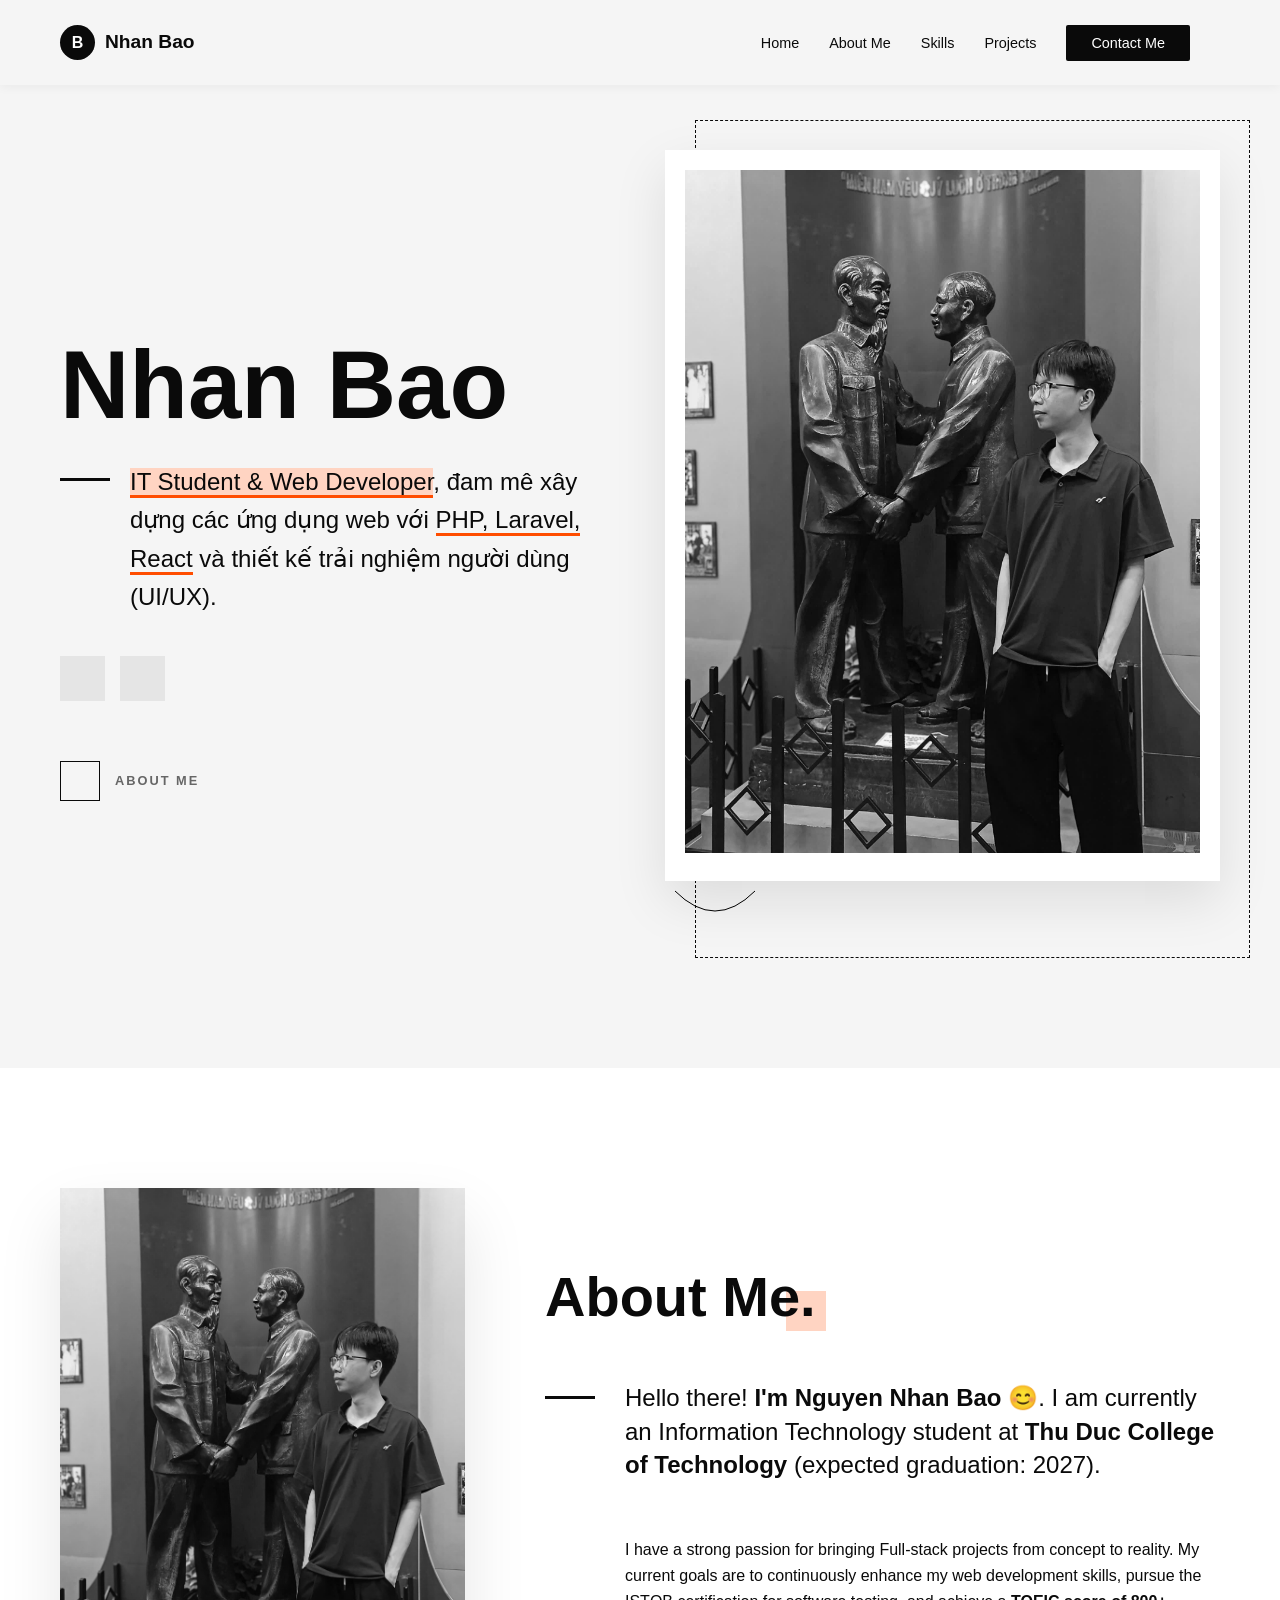
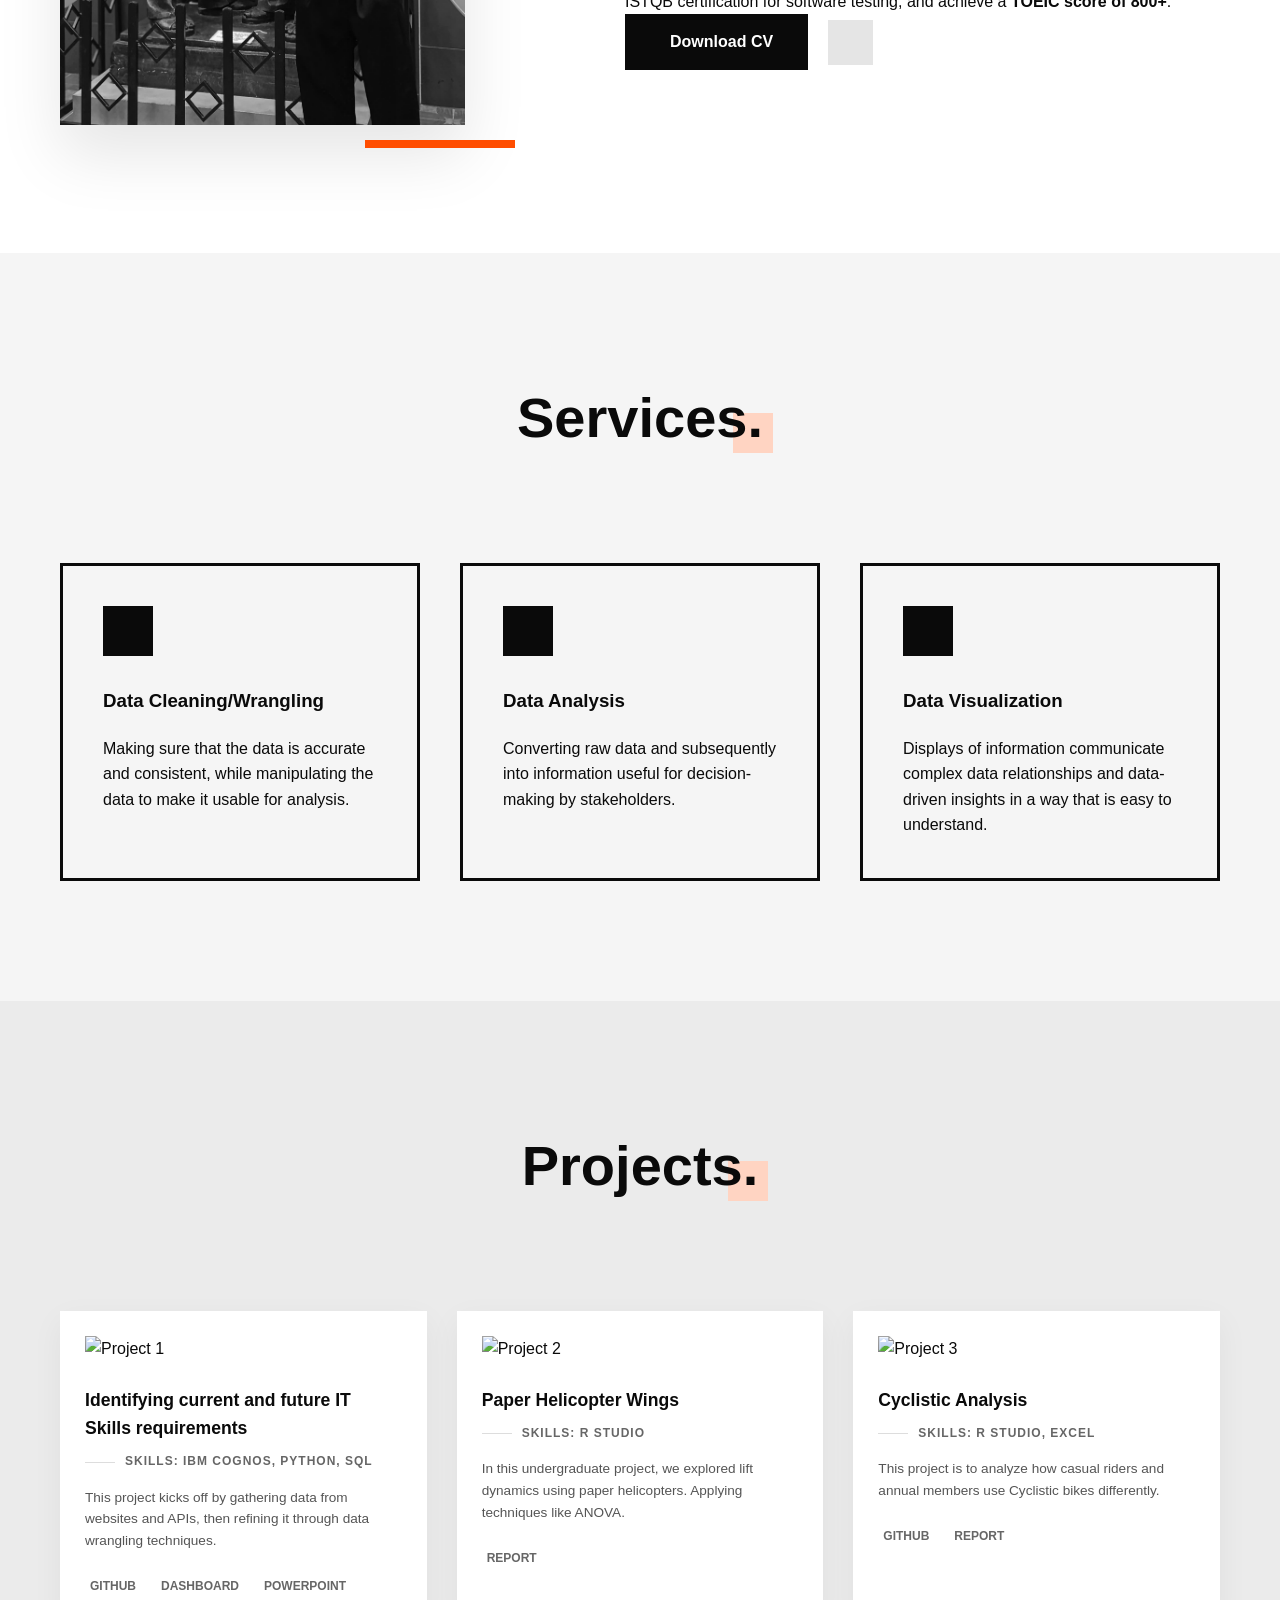
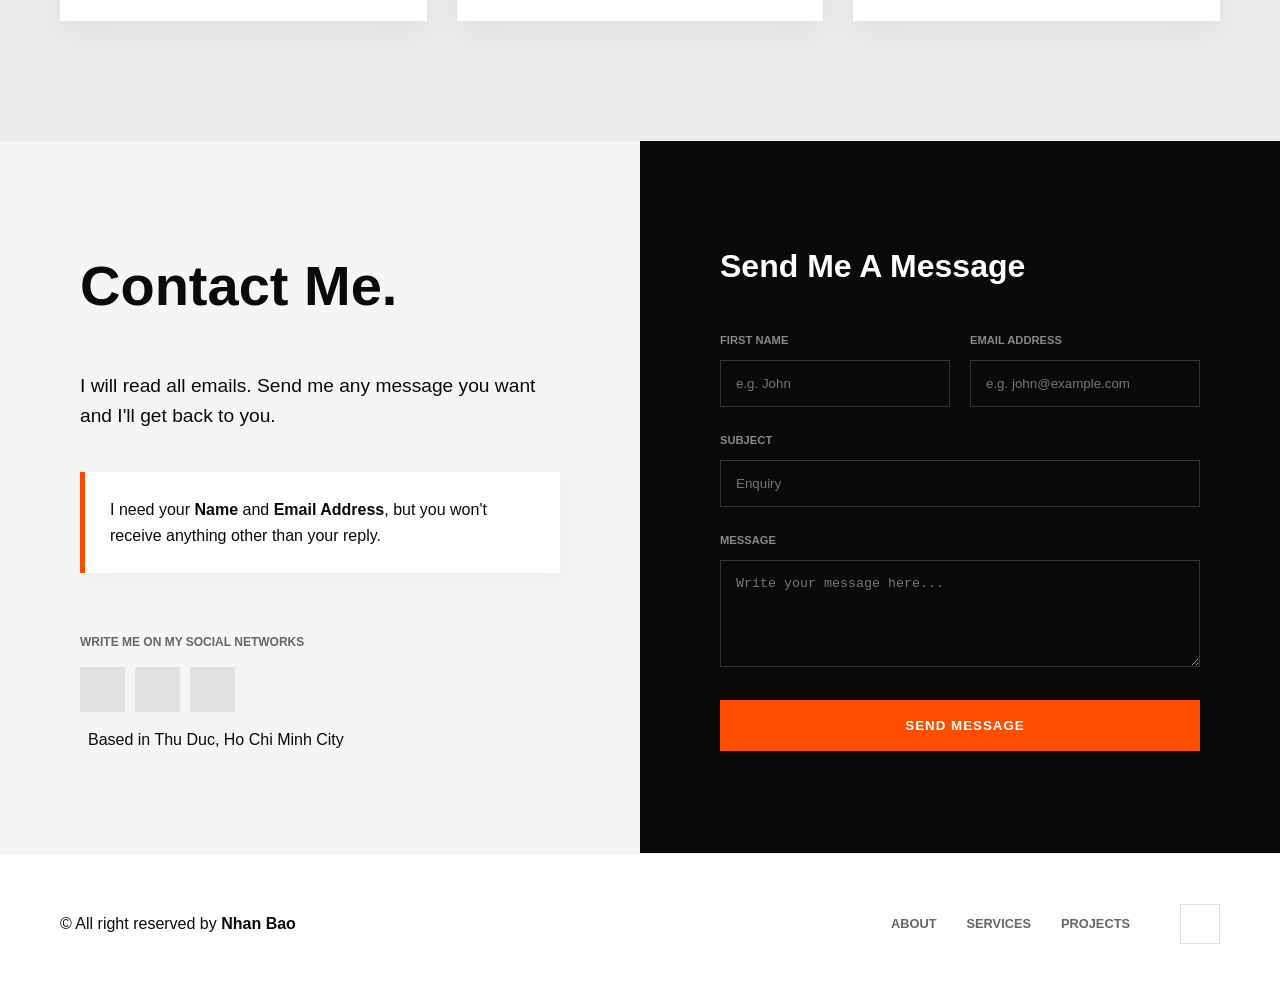
==== commit b447e5fc: "Commit" ====
--- a/index.html
+++ b/index.html
@@ -93,11 +93,11 @@
                         <p>I have a strong passion for bringing Full-stack projects from concept to reality. My current
                             goals are to continuously enhance my web development skills, pursue the ISTQB certification
                             for software testing, and achieve a <strong>TOEIC score of 800+</strong>.</p>
-                        <div class="skills-list">
+                        <!-- <div class="skills-list">
                             <span class="skills-label">My Skills Are:</span>
                             <p>PHP, Laravel, React, Tailwind CSS, Bootstrap, Figma, Git & GitHub, MQL5 (MetaTrader 5),
                                 and Software Quality Control.</p>
-                        </div>
+                        </div> -->
                         <div class="about-actions">
                             <a href="#" class="btn-download"><i class="fa-solid fa-download"></i> Download CV</a>
                             <a href="https://www.linkedin.com/in/bao-nguyen-nhan-b64251381/" class="social-btn social-mini"><i class="fa-brands fa-square-linkedin"></i></a>
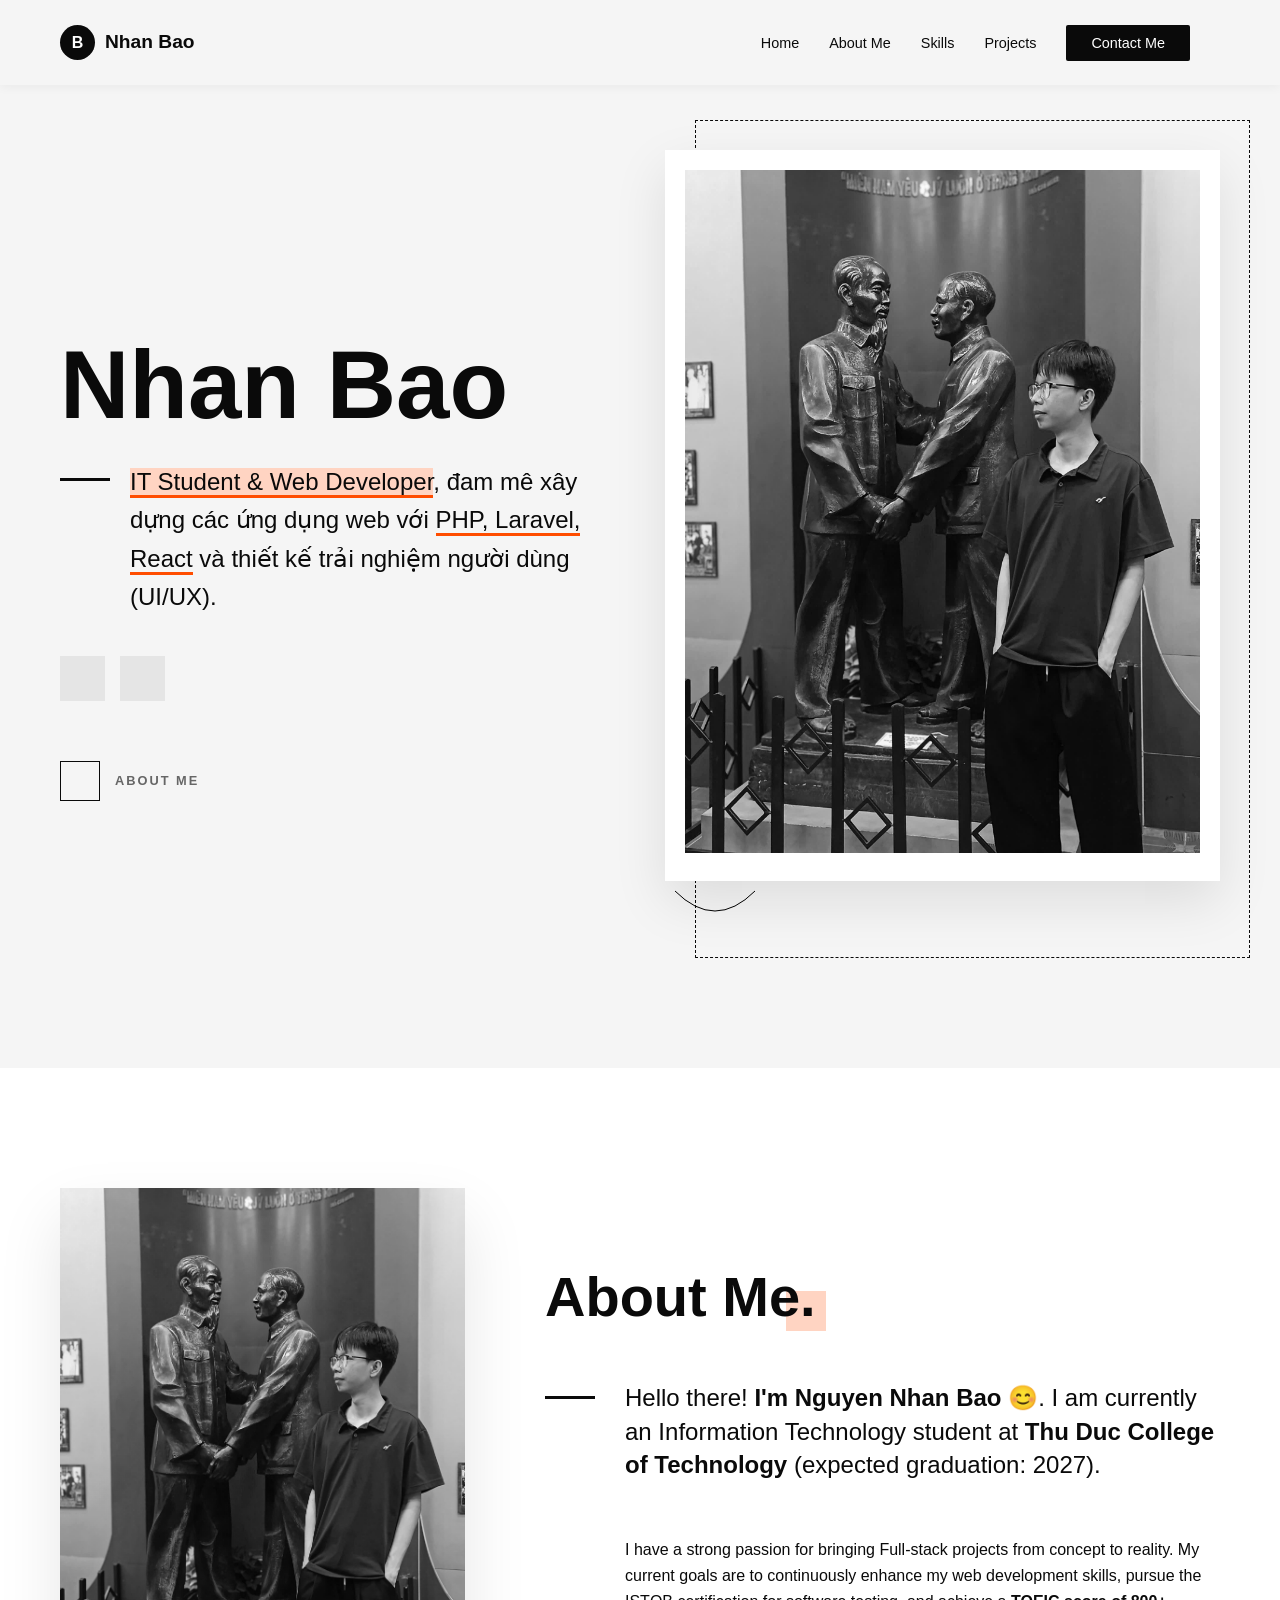
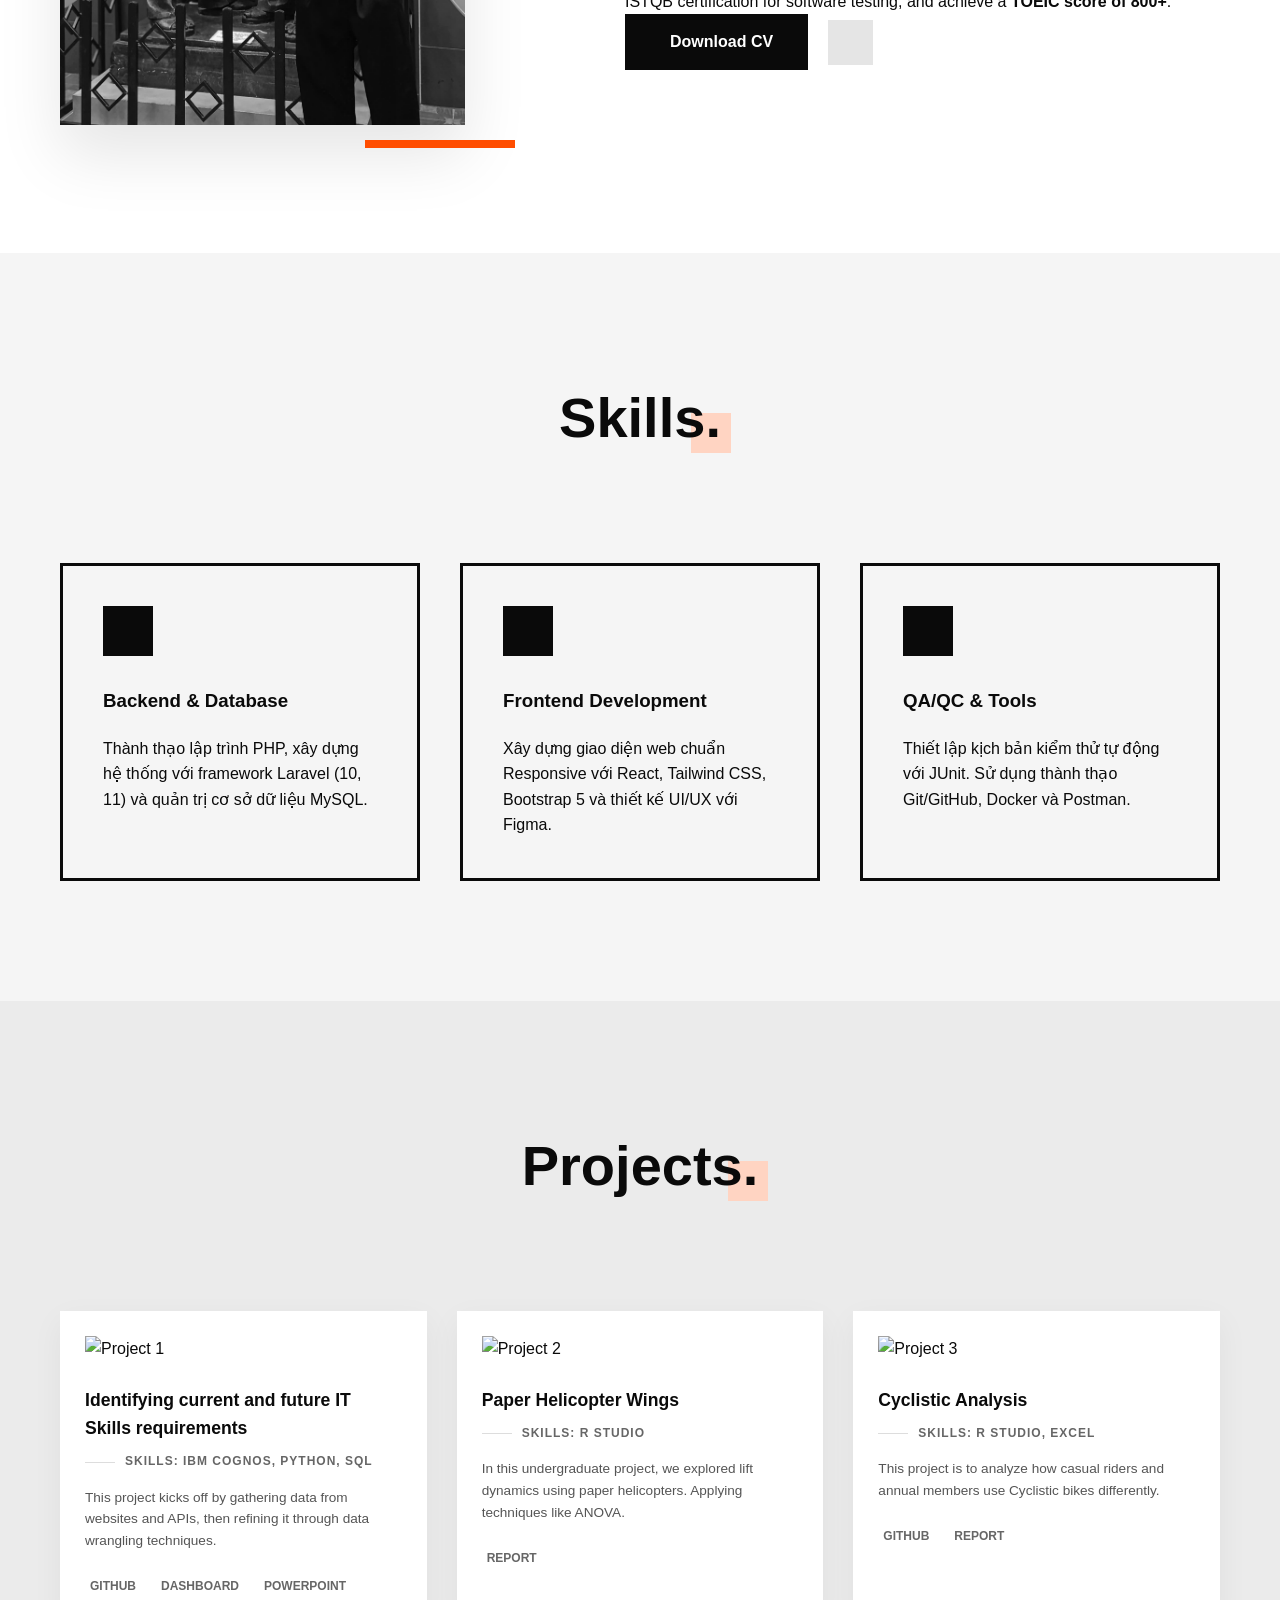
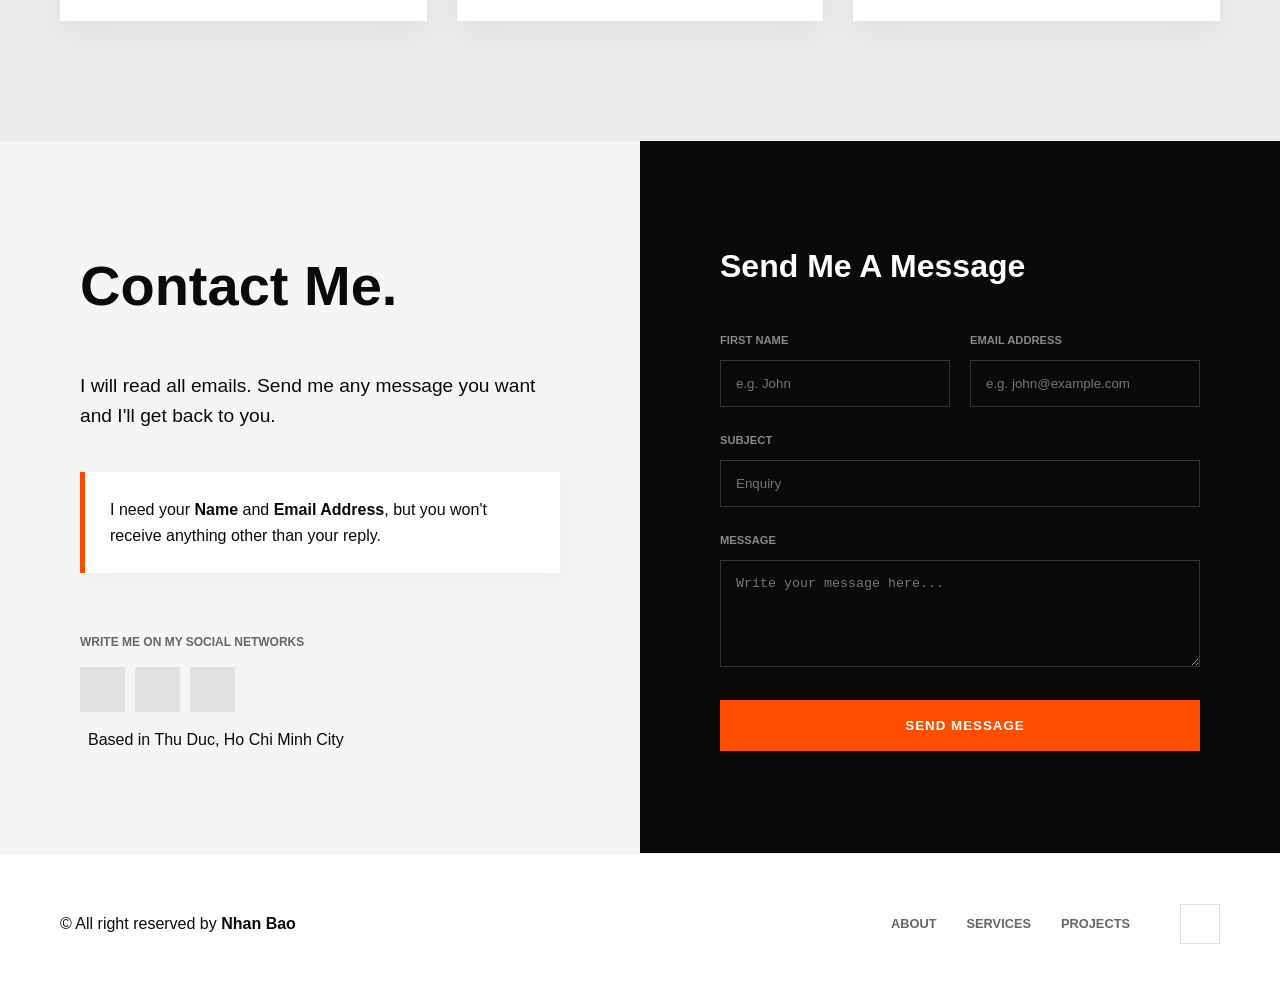
==== commit 59e18332: "Chinh sua Service thành Skill" ====
--- a/index.html
+++ b/index.html
@@ -18,7 +18,7 @@
 
 <body>
 
-    <!-- Navigation -->
+    <!-- NAVIGATION BAR -->
     <nav class="navbar" id="navbar">
     <div class="nav-container">
         <a href="#" class="logo">
@@ -36,7 +36,7 @@
     </div>
 </nav>
 
-    <!-- Hero Section -->
+    <!-- HERO SECTION -->
     <section class="hero" id="home">
         <div class="container container-hero">
             <div class="hero-content">
@@ -74,7 +74,7 @@
         </div>
     </section>
 
-    <!-- About Section -->
+    <!-- ABOUT SECTION -->
     <section class="about" id="about">
         <div class="container container-about">
             <div class="about-image">
@@ -108,36 +108,36 @@
         </div>
     </section>
 
-    <!-- Services Section -->
-    <section class="services" id="services">
+    <!-- SKILLS SECTION -->
+    <section class="skills" id="skills">
         <div class="container">
             <div class="text-center">
-                <h2 class="section-title">Services.</h2>
-            </div>
-            <div class="services-grid">
-                <div class="service-card">
-                    <div class="service-icon"><i class="fa-solid fa-database"></i></div>
-                    <h3>Data Cleaning/Wrangling</h3>
-                    <p>Making sure that the data is accurate and consistent, while manipulating the data to make it
-                        usable for analysis.</p>
-                </div>
-                <div class="service-card">
-                    <div class="service-icon"><i class="fa-solid fa-search"></i></div>
-                    <h3>Data Analysis</h3>
-                    <p>Converting raw data and subsequently into information useful for decision-making by stakeholders.
-                    </p>
-                </div>
-                <div class="service-card">
-                    <div class="service-icon"><i class="fa-solid fa-chart-bar"></i></div>
-                    <h3>Data Visualization</h3>
-                    <p>Displays of information communicate complex data relationships and data-driven insights in a way
-                        that is easy to understand.</p>
-                </div>
-            </div>
-        </div>
-    </section>
-
-    <!-- Projects Section -->
+                <h2 class="section-title">Skills.</h2>
+            </div>
+            <div class="skills-grid">
+                <!-- Thẻ 1 -->
+                <div class="skill-card">
+                    <div class="skill-icon"><i class="fa-solid fa-server"></i></div>
+                    <h3>Backend & Database</h3>
+                    <p>Thành thạo lập trình PHP, xây dựng hệ thống với framework Laravel (10, 11) và quản trị cơ sở dữ liệu MySQL.</p>
+                </div>
+                <!-- Thẻ 2 -->
+                <div class="skill-card">
+                    <div class="skill-icon"><i class="fa-solid fa-laptop-code"></i></div>
+                    <h3>Frontend Development</h3>
+                    <p>Xây dựng giao diện web chuẩn Responsive với React, Tailwind CSS, Bootstrap 5 và thiết kế UI/UX với Figma.</p>
+                </div>
+                <!-- Thẻ 3 -->
+                <div class="skill-card">
+                    <div class="skill-icon"><i class="fa-solid fa-vial"></i></div>
+                    <h3>QA/QC & Tools</h3>
+                    <p>Thiết lập kịch bản kiểm thử tự động với JUnit. Sử dụng thành thạo Git/GitHub, Docker và Postman.</p>
+                </div>
+            </div>
+        </div>
+    </section>
+
+    <!-- PROJECTS SECTION -->
     <section class="projects" id="projects">
         <div class="container">
             <div class="text-center">
@@ -200,7 +200,7 @@
         </div>
     </section>
 
-    <!-- Contact Section -->
+    <!-- CONTACT SECTION -->
     <section class="contact" id="contact">
         <div class="contact-wrapper">
             <div class="contact-info">
@@ -253,7 +253,7 @@
         </div>
     </section>
 
-    <!-- Footer -->
+    <!-- FOOTER -->
     <footer class="footer">
         <div class="container footer-container">
             <p class="copyright">© All right reserved by <strong>Nhan Bao</strong></p>
@@ -268,7 +268,7 @@
         </div>
     </footer>
 
-    <!-- Custom JS -->
+    <!-- CUSTOM JS -->
     <script src="public/js/main.js"></script>
     <script src="public/js/scrollreveal.min.js"></script>
 </body>
--- a/public/css/styles.css
+++ b/public/css/styles.css
@@ -361,33 +361,33 @@
   margin: 0;
 }
 
-/* Services */
-.services {
+/* Skills */
+.skills {
   padding: 120px 0;
   background: var(--grey-bg);
 }
 
-.services-grid {
+.skills-grid {
   display: grid;
   grid-template-columns: repeat(3, 1fr);
   gap: 40px;
   margin-top: 60px;
 }
 
-.service-card {
+.skill-card {
   background: var(--grey-bg);
   border: 3px solid var(--dark);
   padding: 40px;
   transition: 0.3s;
 }
 
-.service-card:hover {
+.skill-card:hover {
   background: var(--white);
   transform: translate(-5px, -5px);
   box-shadow: 8px 8px 0px var(--dark);
 }
 
-.service-icon {
+.skill-icon {
   width: 50px;
   height: 50px;
   background: var(--dark);
@@ -398,10 +398,9 @@
   margin-bottom: 30px;
 }
 
-.service-card h3 {
+.skill-card h3 {
   margin-bottom: 20px;
 }
-
 /* Projects */
 .projects {
   padding: 120px 0;
